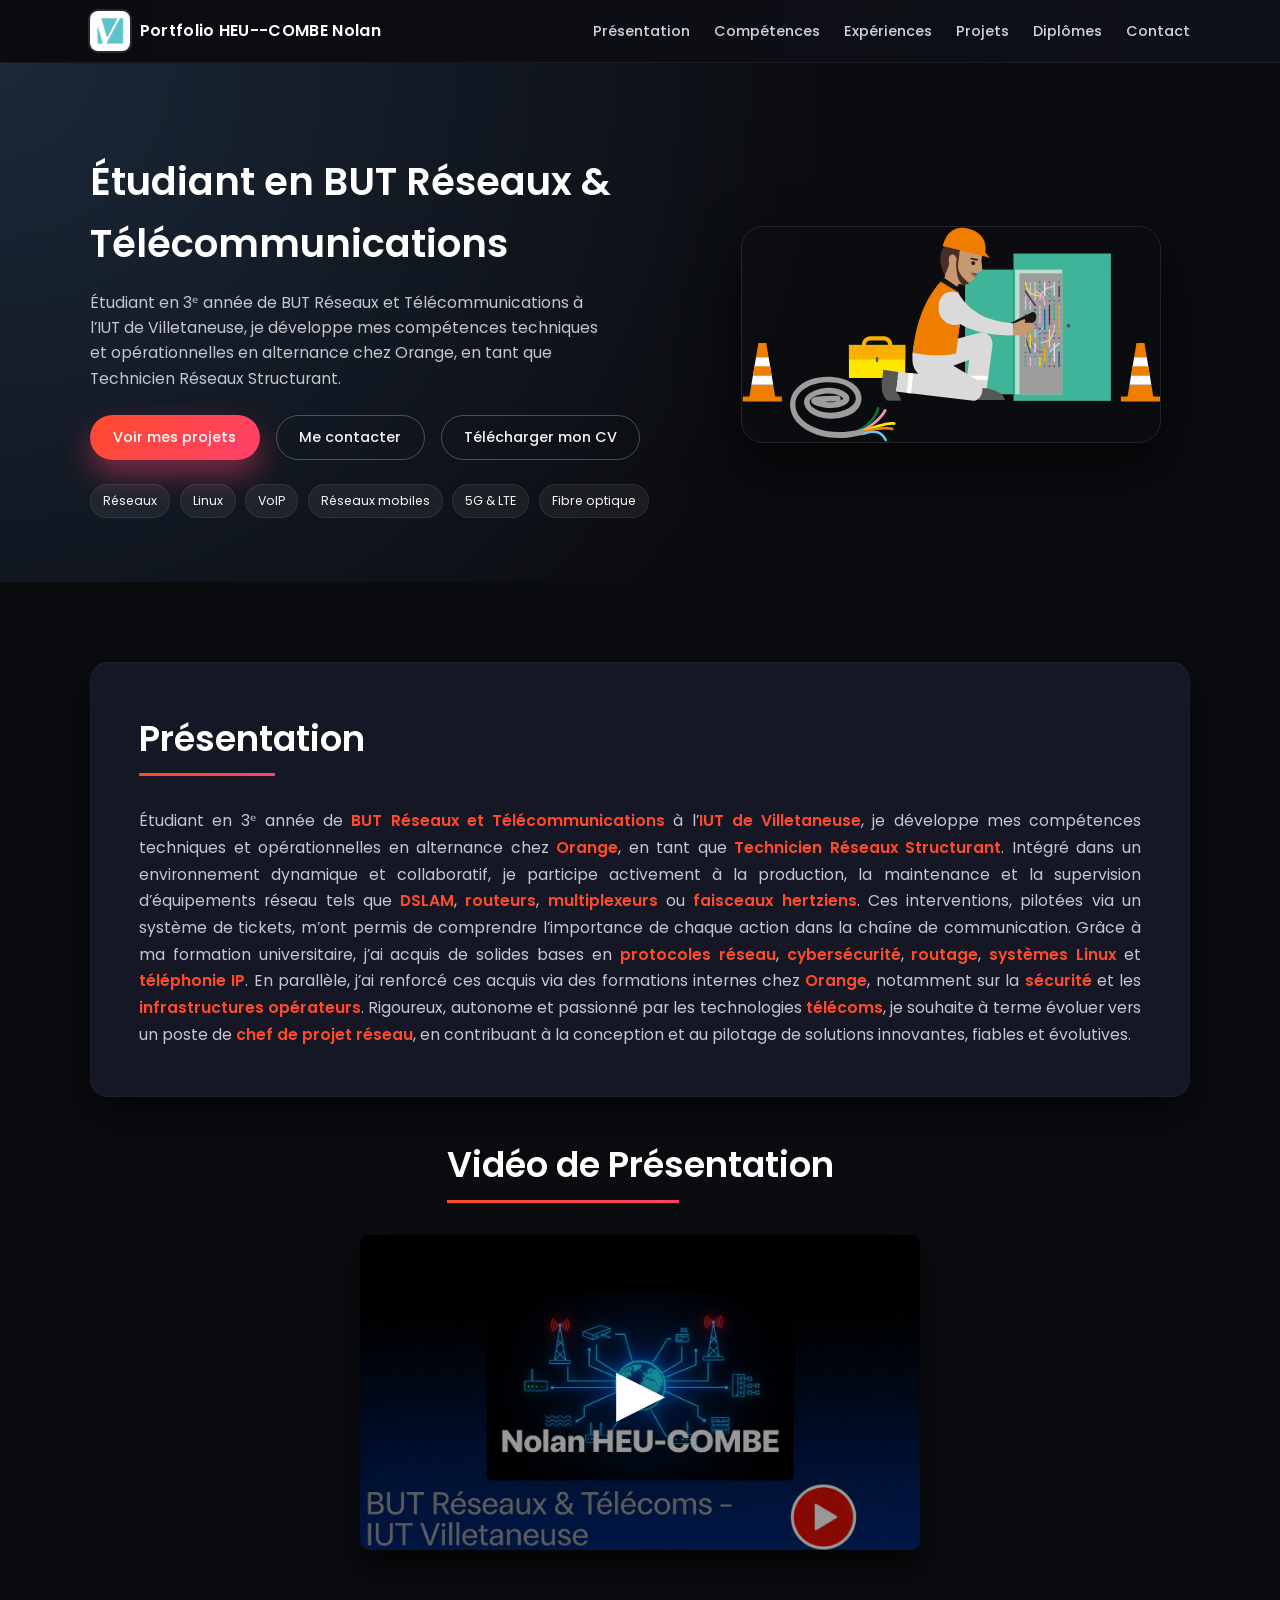
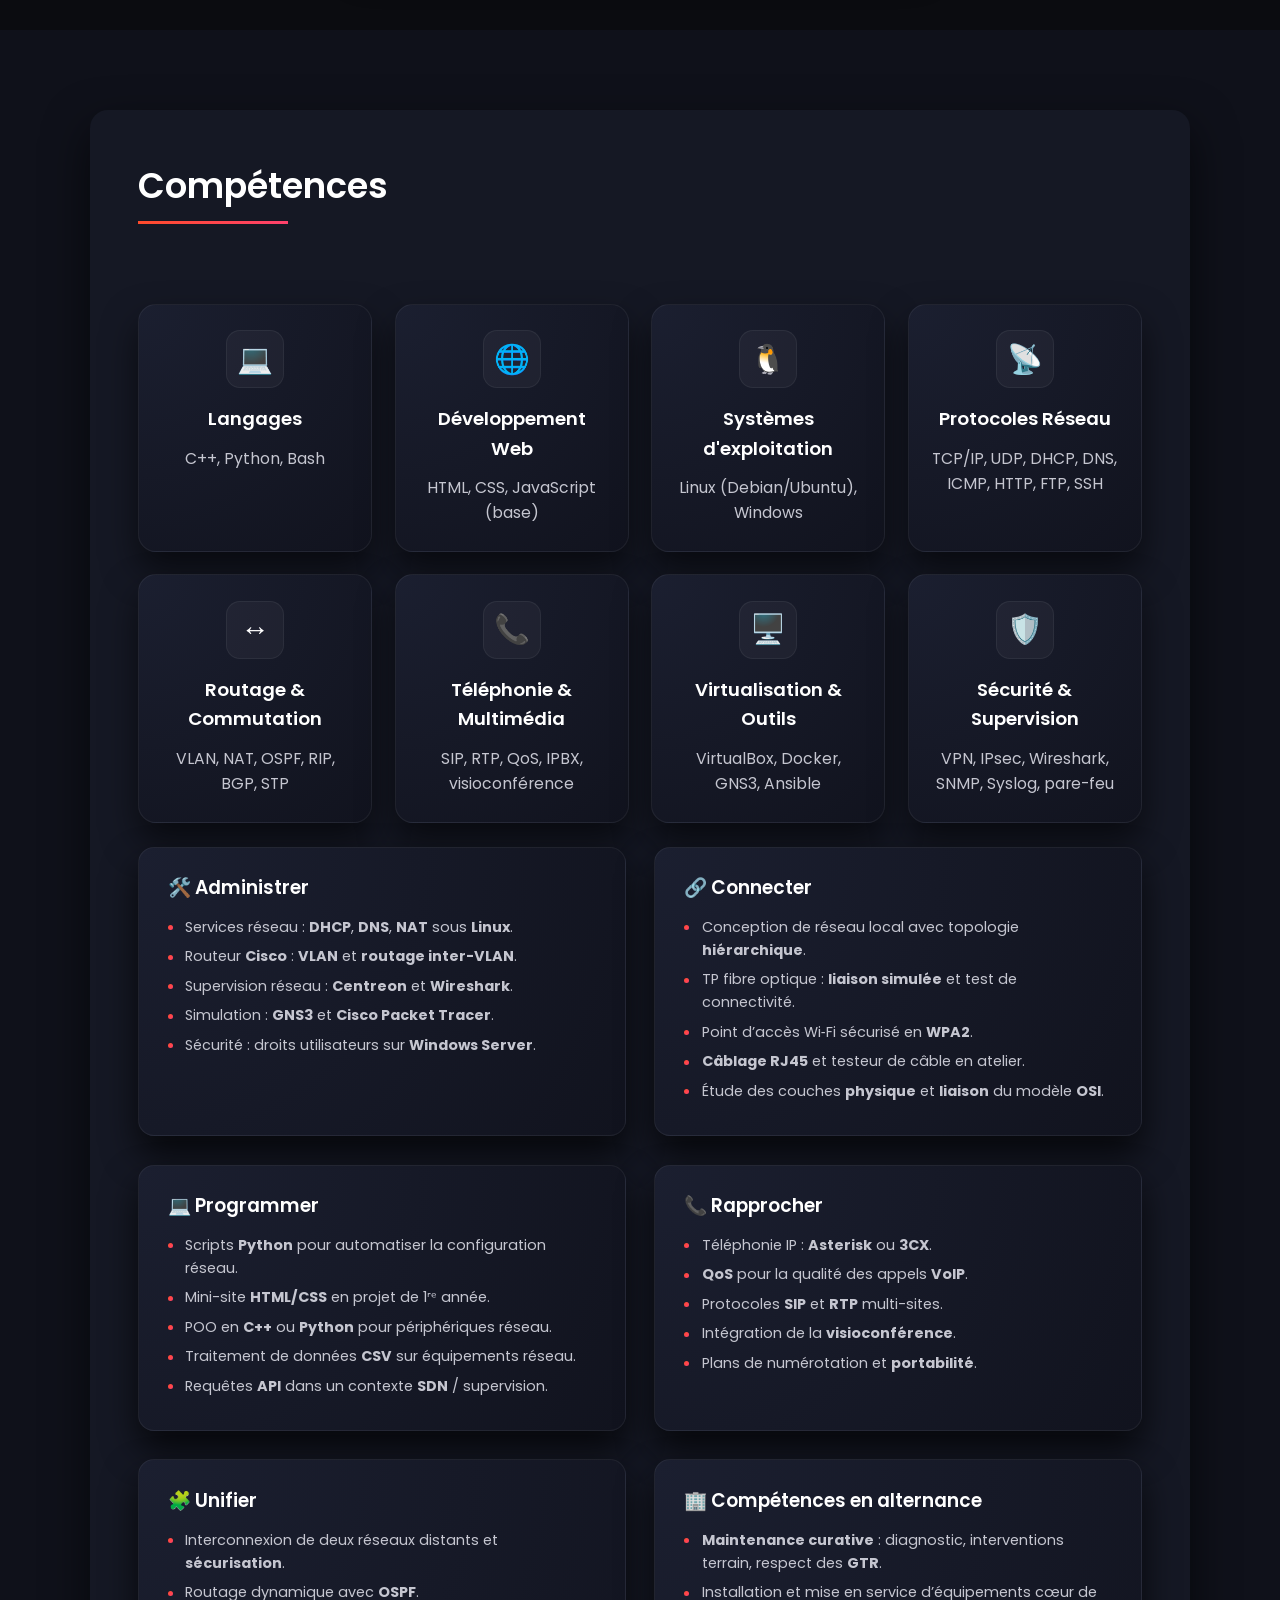
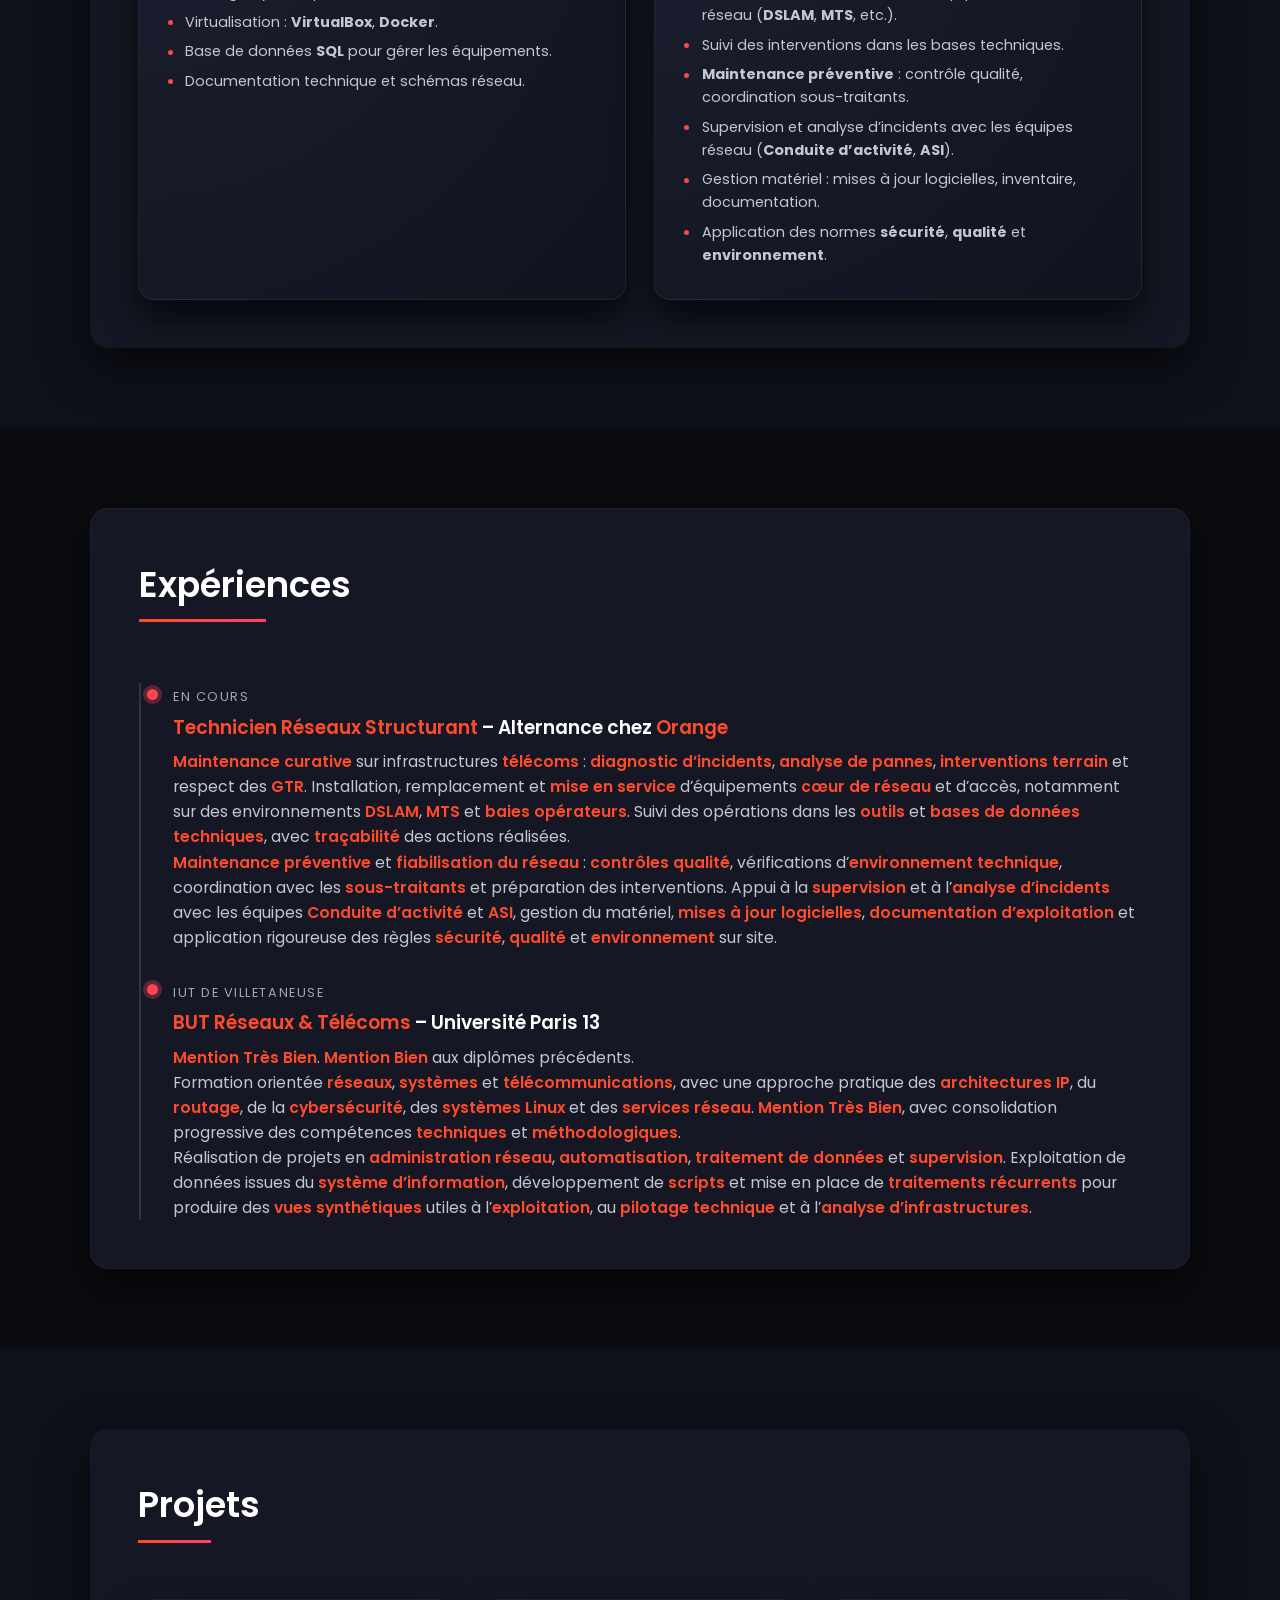
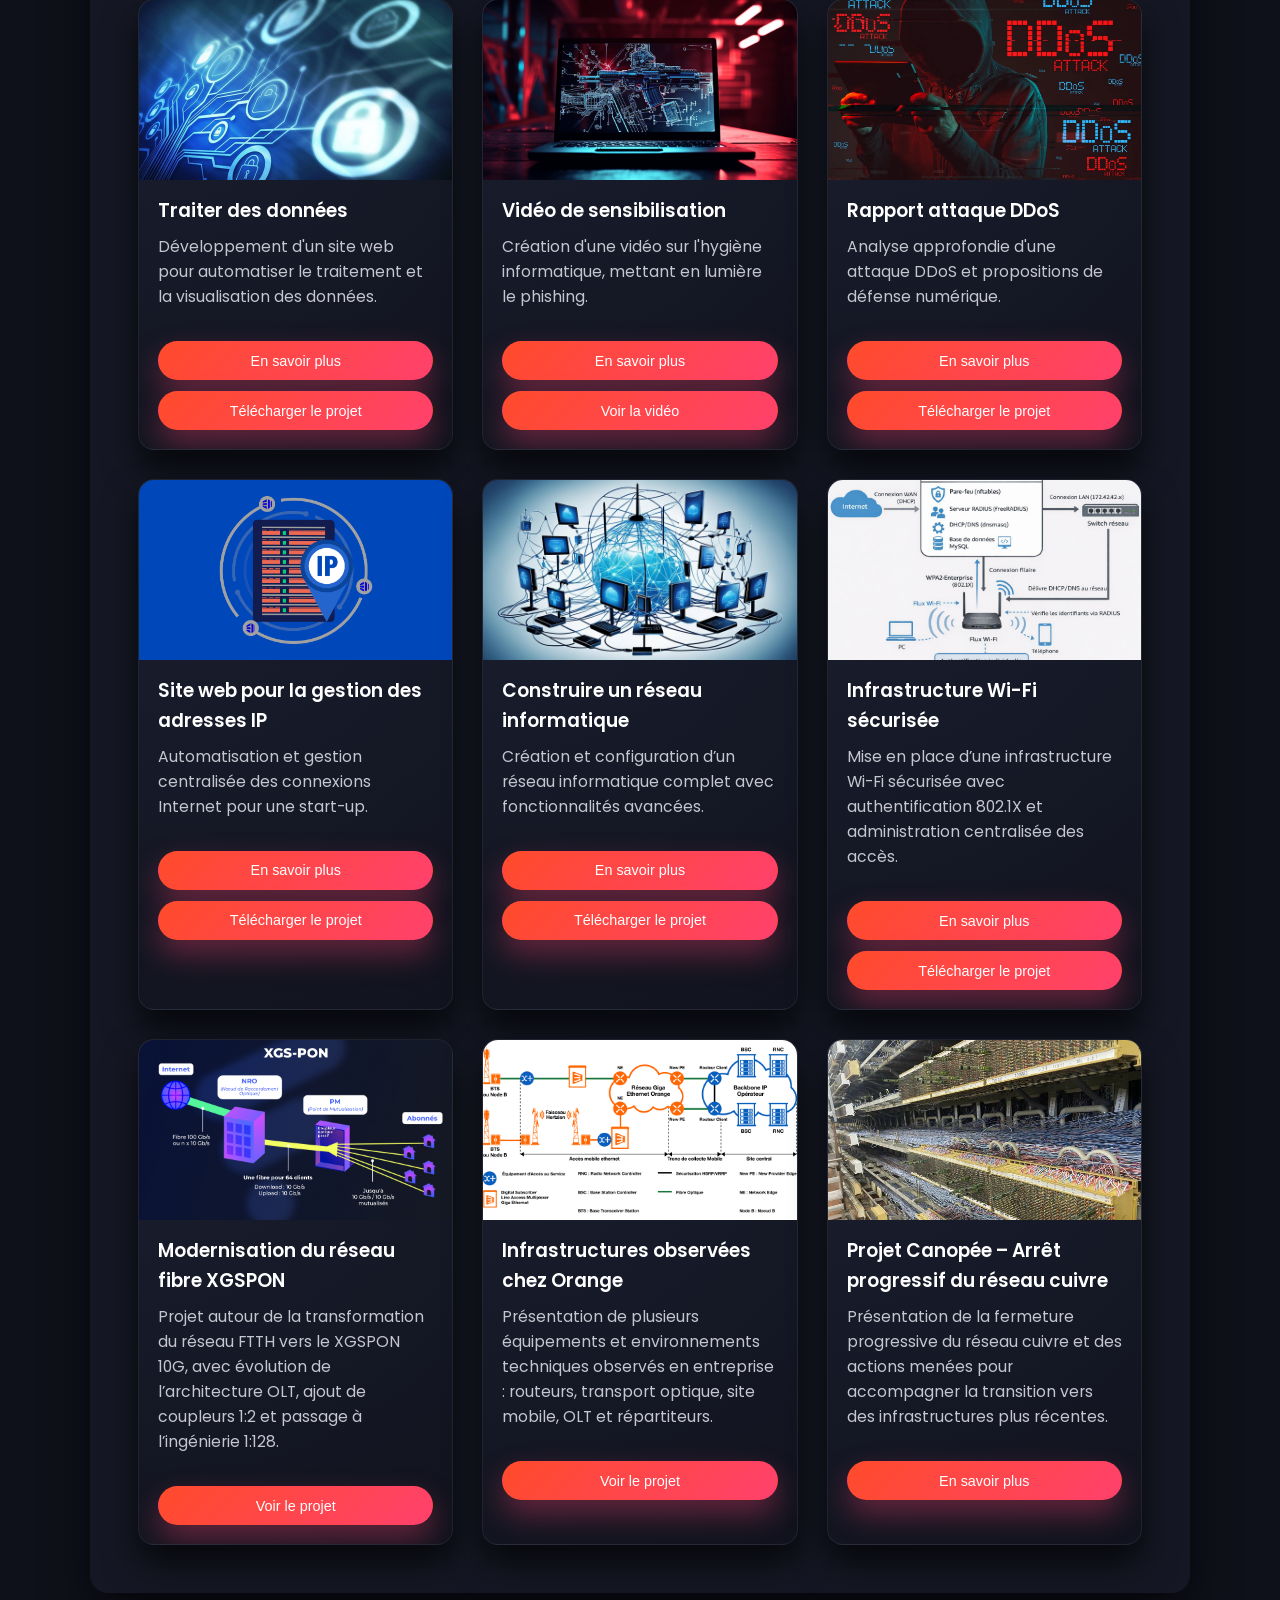
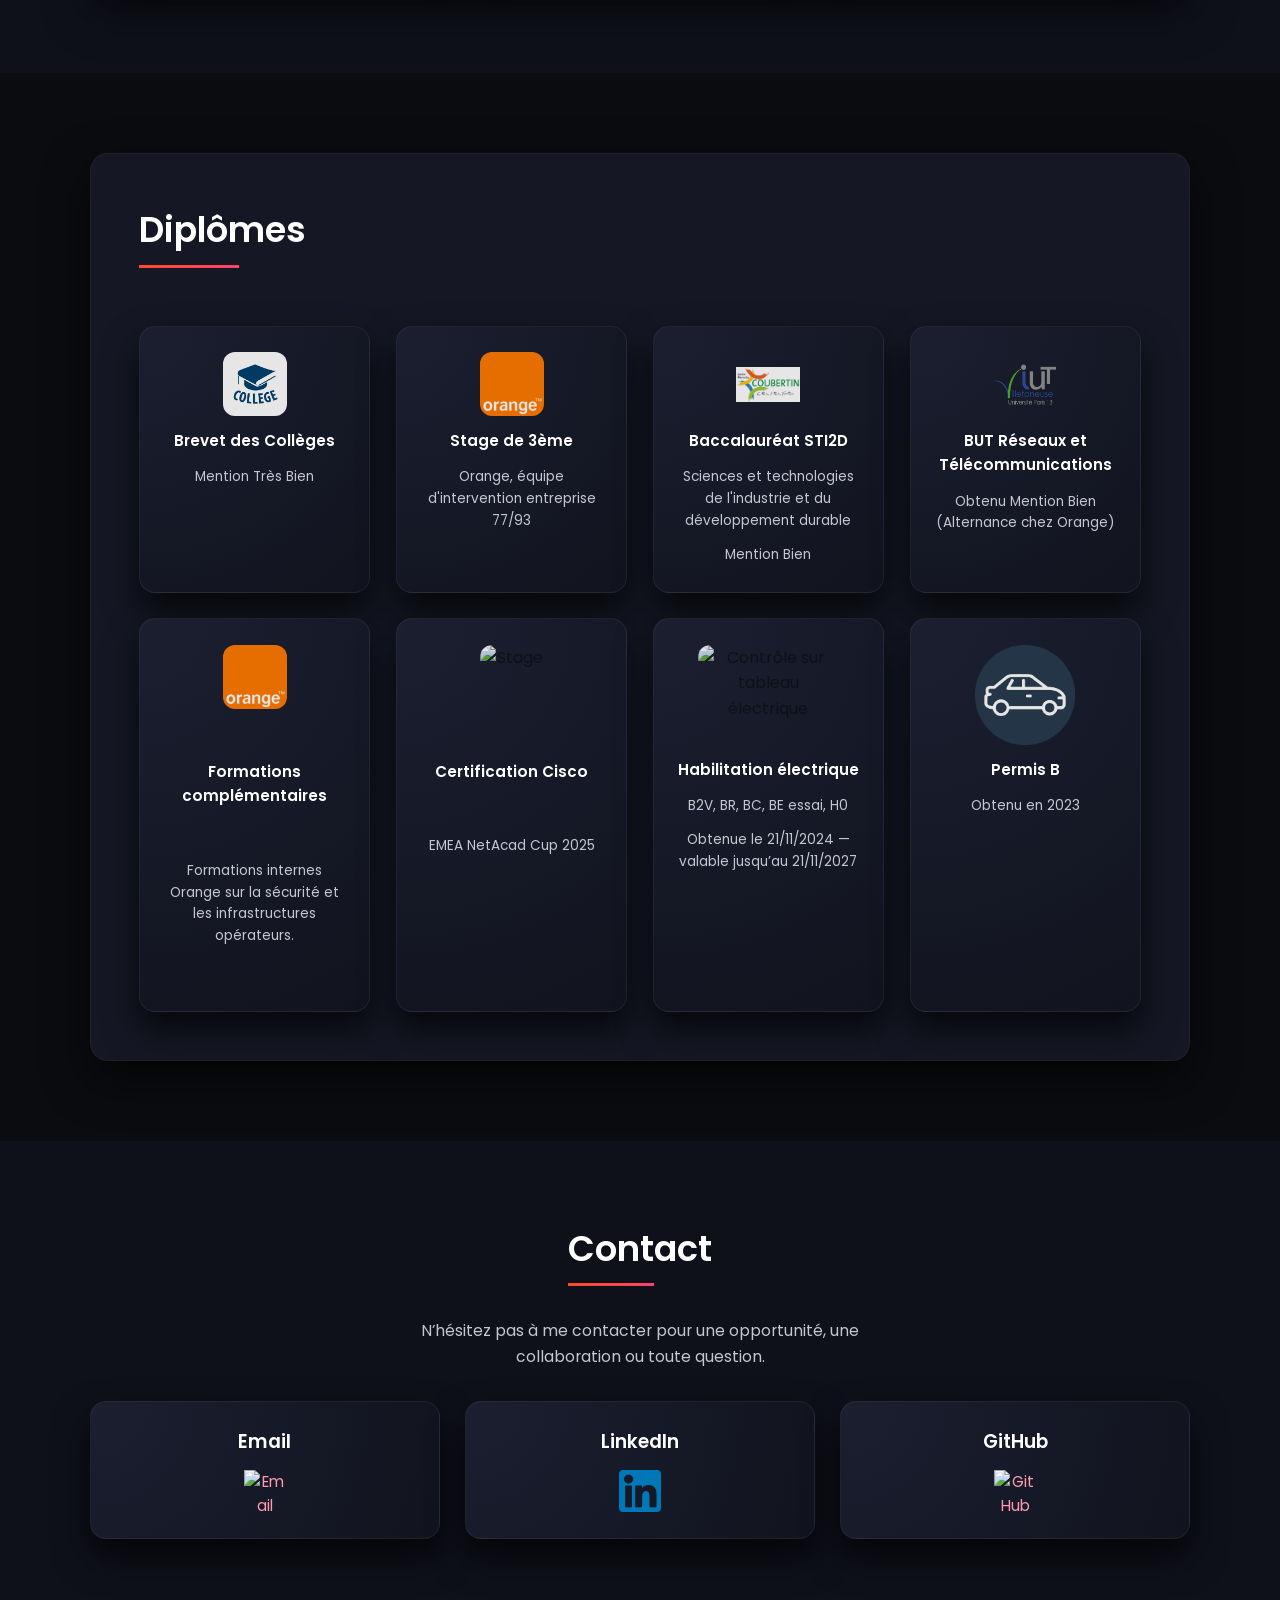
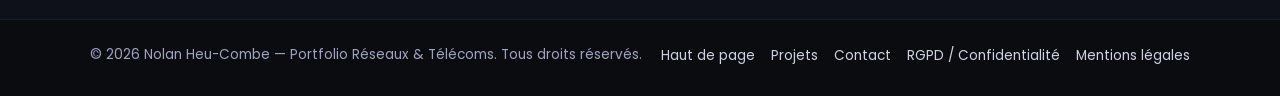
==== index.html @ 9f73d0b2 "Update index.html" ====
<!DOCTYPE html>
<html lang="fr">
<head>
    <meta charset="UTF-8">
    <title>Portfolio – Réseaux & Télécoms</title>
    <meta name="viewport" content="width=device-width, initial-scale=1.0">
    <link rel="stylesheet" href="style.css">
</head>
<body>
    <!-- HEADER -->
    <header class="site-header">
        <div class="container header-inner">
            <a href="#accueil" class="logo">
                <img src="images/logo.png" alt="Logo IUT Villetaneuse">
                <span>Portfolio HEU--COMBE Nolan</span>
            </a>
            <nav class="main-nav">
                <ul>
                    <li><a href="#presentation">Présentation</a></li>
                    <li><a href="#competences">Compétences</a></li>
                    <li><a href="#experiences">Expériences</a></li>
                    <li><a href="#projets">Projets</a></li>
                    <li><a href="#diplomes">Diplômes</a></li>
                    <li><a href="#contact">Contact</a></li>
                </ul>
            </nav>
            <button class="menu-toggle" aria-label="Menu">
                <span></span><span></span><span></span>
            </button>
        </div>
    </header>

    <!-- HERO -->
    <section id="accueil" class="hero">
        <div class="container hero-grid">
            <div class="hero-text">
                <h1>Étudiant en BUT Réseaux & Télécommunications</h1>
                <p>
                    Étudiant en 3ᵉ année de BUT Réseaux et Télécommunications à l’IUT de Villetaneuse,
                    je développe mes compétences techniques et opérationnelles en alternance chez Orange,
                    en tant que Technicien Réseaux Structurant.
                </p>
                <div class="hero-actions">
                    <a href="#projets" class="btn primary">Voir mes projets</a>
                    <a href="#contact" class="btn ghost">Me contacter</a>
                    <a href="images/CV_Heu_Combe_Nolan.pdf" target="_blank" class="btn ghost">Télécharger mon CV</a>
                </div>
                <ul class="hero-tags">
                    <li>Réseaux</li>
                    <li>Linux</li>
                    <li>VoIP</li>
                    <li>Réseaux mobiles</li>
                    <li>5G & LTE</li>
                    <li>Fibre optique</li>
                </ul>
            </div>
            <div class="hero-image">
                <img src="images/blog-adam-header.svg" alt="Réseaux informatiques">
            </div>
        </div>
    </section>

    <!-- PRESENTATION -->
    <section id="presentation" class="section">
        <div class="container container-section">
    <h2>Présentation</h2>
    <p class="presentation-text">
        Étudiant en 3ᵉ année de <strong>BUT Réseaux et Télécommunications</strong> à l’<strong>IUT de Villetaneuse</strong>, 
        je développe mes compétences techniques et opérationnelles en alternance chez <strong>Orange</strong>, 
        en tant que <strong>Technicien Réseaux Structurant</strong>. Intégré dans un environnement dynamique 
        et collaboratif, je participe activement à la production, la maintenance et la supervision 
        d’équipements réseau tels que <strong>DSLAM</strong>, <strong>routeurs</strong>, <strong>multiplexeurs</strong> 
        ou <strong>faisceaux hertziens</strong>. Ces interventions, pilotées via un système de tickets, 
        m’ont permis de comprendre l’importance de chaque action dans la chaîne de communication. 
        Grâce à ma formation universitaire, j’ai acquis de solides bases en <strong>protocoles réseau</strong>, 
        <strong>cybersécurité</strong>, <strong>routage</strong>, <strong>systèmes Linux</strong> et 
        <strong>téléphonie IP</strong>. En parallèle, j’ai renforcé ces acquis via des formations internes 
        chez <strong>Orange</strong>, notamment sur la <strong>sécurité</strong> et les <strong>infrastructures opérateurs</strong>. 
        Rigoureux, autonome et passionné par les technologies <strong>télécoms</strong>, je souhaite à terme 
        évoluer vers un poste de <strong>chef de projet réseau</strong>, en contribuant à la conception et 
        au pilotage de solutions innovantes, fiables et évolutives.
    </p>
</div>

            <!-- Vidéo de présentation -->
<div class="video-presentation-container">
    <h2>Vidéo de Présentation</h2>
    <a href="https://www.youtube.com/watch?v=caPw-XKiKpk" target="_blank" class="video-link">
        <img src="images/49a7e02e-772e-4df0-90be-ed9c84404f26.png" alt="Miniature vidéo de présentation" class="video-thumbnail">
        <div class="play-overlay">
            <span class="play-icon">▶</span>
        </div>
    </a>
</div>
        </div>
    </section>

<!-- COMPETENCES -->
<section id="competences" class="section section-alt">
    <div class="container competences-container">
        <h2>Compétences</h2>
        <div class="skills-icons-section">
    <h3 class="skills-icons-title"></h3>

    <div class="skills-icons-grid">
        <div class="skill-box">
            <div class="skill-icon">💻</div>
            <h4>Langages</h4>
            <p>C++, Python, Bash</p>
        </div>

        <div class="skill-box">
            <div class="skill-icon">🌐</div>
            <h4>Développement Web</h4>
            <p>HTML, CSS, JavaScript (base)</p>
        </div>

        <div class="skill-box">
            <div class="skill-icon">🐧</div>
            <h4>Systèmes d'exploitation</h4>
            <p>Linux (Debian/Ubuntu), Windows</p>
        </div>

        <div class="skill-box">
            <div class="skill-icon">📡</div>
            <h4>Protocoles Réseau</h4>
            <p>TCP/IP, UDP, DHCP, DNS, ICMP, HTTP, FTP, SSH</p>
        </div>

        <div class="skill-box">
            <div class="skill-icon">↔️</div>
            <h4>Routage & Commutation</h4>
            <p>VLAN, NAT, OSPF, RIP, BGP, STP</p>
        </div>

        <div class="skill-box">
            <div class="skill-icon">📞</div>
            <h4>Téléphonie & Multimédia</h4>
            <p>SIP, RTP, QoS, IPBX, visioconférence</p>
        </div>

        <div class="skill-box">
            <div class="skill-icon">🖥️</div>
            <h4>Virtualisation & Outils</h4>
            <p>VirtualBox, Docker, GNS3, Ansible</p>
        </div>

        <div class="skill-box">
            <div class="skill-icon">🛡️</div>
            <h4>Sécurité & Supervision</h4>
            <p>VPN, IPsec, Wireshark, SNMP, Syslog, pare-feu</p>
        </div>
    </div>
</div>
        <div class="competences-grid">
            <div class="card">
                <h3>🛠️ Administrer</h3>
                <ul>
                    <li>Services réseau : <strong>DHCP</strong>, <strong>DNS</strong>, <strong>NAT</strong> sous <strong>Linux</strong>.</li>
                    <li>Routeur <strong>Cisco</strong> : <strong>VLAN</strong> et <strong>routage inter-VLAN</strong>.</li>
                    <li>Supervision réseau : <strong>Centreon</strong> et <strong>Wireshark</strong>.</li>
                    <li>Simulation : <strong>GNS3</strong> et <strong>Cisco Packet Tracer</strong>.</li>
                    <li>Sécurité : droits utilisateurs sur <strong>Windows Server</strong>.</li>
                </ul>
            </div>

            <div class="card">
                <h3>🔗 Connecter</h3>
                <ul>
                    <li>Conception de réseau local avec topologie <strong>hiérarchique</strong>.</li>
                    <li>TP fibre optique : <strong>liaison simulée</strong> et test de connectivité.</li>
                    <li>Point d’accès Wi‑Fi sécurisé en <strong>WPA2</strong>.</li>
                    <li><strong>Câblage RJ45</strong> et testeur de câble en atelier.</li>
                    <li>Étude des couches <strong>physique</strong> et <strong>liaison</strong> du modèle <strong>OSI</strong>.</li>
                </ul>
            </div>

            <div class="card">
                <h3>💻 Programmer</h3>
                <ul>
                    <li>Scripts <strong>Python</strong> pour automatiser la configuration réseau.</li>
                    <li>Mini-site <strong>HTML/CSS</strong> en projet de 1ʳᵉ année.</li>
                    <li>POO en <strong>C++</strong> ou <strong>Python</strong> pour périphériques réseau.</li>
                    <li>Traitement de données <strong>CSV</strong> sur équipements réseau.</li>
                    <li>Requêtes <strong>API</strong> dans un contexte <strong>SDN</strong> / supervision.</li>
                </ul>
            </div>

            <div class="card">
                <h3>📞 Rapprocher</h3>
                <ul>
                    <li>Téléphonie IP : <strong>Asterisk</strong> ou <strong>3CX</strong>.</li>
                    <li><strong>QoS</strong> pour la qualité des appels <strong>VoIP</strong>.</li>
                    <li>Protocoles <strong>SIP</strong> et <strong>RTP</strong> multi-sites.</li>
                    <li>Intégration de la <strong>visioconférence</strong>.</li>
                    <li>Plans de numérotation et <strong>portabilité</strong>.</li>
                </ul>
            </div>

            <div class="card">
                <h3>🧩 Unifier</h3>
                <ul>
                    <li>Interconnexion de deux réseaux distants et <strong>sécurisation</strong>.</li>
                    <li>Routage dynamique avec <strong>OSPF</strong>.</li>
                    <li>Virtualisation : <strong>VirtualBox</strong>, <strong>Docker</strong>.</li>
                    <li>Base de données <strong>SQL</strong> pour gérer les équipements.</li>
                    <li>Documentation technique et schémas réseau.</li>
                </ul>
            </div>

            <div class="card">
                <h3>🏢 Compétences en alternance</h3>
                <ul>
                    <li><strong>Maintenance curative</strong> : diagnostic, interventions terrain, respect des <strong>GTR</strong>.</li>
                    <li>Installation et mise en service d’équipements cœur de réseau (<strong>DSLAM</strong>, <strong>MTS</strong>, etc.).</li>
                    <li>Suivi des interventions dans les bases techniques.</li>
                    <li><strong>Maintenance préventive</strong> : contrôle qualité, coordination sous-traitants.</li>
                    <li>Supervision et analyse d’incidents avec les équipes réseau (<strong>Conduite d’activité</strong>, <strong>ASI</strong>).</li>
                    <li>Gestion matériel : mises à jour logicielles, inventaire, documentation.</li>
                    <li>Application des normes <strong>sécurité</strong>, <strong>qualité</strong> et <strong>environnement</strong>.</li>
                </ul>
            </div>
        </div>
    </div>
</section>

<!-- EXPERIENCES -->
<section id="experiences" class="section">
    <div class="container container-section">
        <h2>Expériences</h2>
        <div class="timeline">
            <div class="timeline-item">
                <span class="timeline-date">En cours</span>
                <h3><strong>Technicien Réseaux Structurant</strong> – Alternance chez <strong>Orange</strong></h3>
                <p>
                    <strong>Maintenance curative</strong> sur infrastructures <strong>télécoms</strong> :
                    <strong>diagnostic d’incidents</strong>, <strong>analyse de pannes</strong>,
                    <strong>interventions terrain</strong> et respect des <strong>GTR</strong>.
                    Installation, remplacement et <strong>mise en service</strong>
                    d’équipements <strong>cœur de réseau</strong> et d’accès, notamment sur des environnements
                    <strong>DSLAM</strong>, <strong>MTS</strong> et <strong>baies opérateurs</strong>.
                    Suivi des opérations dans les <strong>outils</strong> et <strong>bases de données techniques</strong>,
                    avec <strong>traçabilité</strong> des actions réalisées.
                </p>
                <p>
                    <strong>Maintenance préventive</strong> et <strong>fiabilisation du réseau</strong> :
                    <strong>contrôles qualité</strong>, vérifications d’<strong>environnement technique</strong>,
                    coordination avec les <strong>sous-traitants</strong> et préparation des interventions.
                    Appui à la <strong>supervision</strong> et à l’<strong>analyse d’incidents</strong> avec les équipes
                    <strong>Conduite d’activité</strong> et <strong>ASI</strong>, gestion du matériel,
                    <strong>mises à jour logicielles</strong>, <strong>documentation d’exploitation</strong>
                    et application rigoureuse des règles <strong>sécurité</strong>, <strong>qualité</strong>
                    et <strong>environnement</strong> sur site.
                </p>
            </div>

            <div class="timeline-item">
                <span class="timeline-date">IUT de Villetaneuse</span>
                <h3><strong>BUT Réseaux & Télécoms</strong> – Université Paris 13</h3>
                <p><strong>Mention Très Bien</strong>. <strong>Mention Bien</strong> aux diplômes précédents.</p>
                <p>
                    Formation orientée <strong>réseaux</strong>, <strong>systèmes</strong> et <strong>télécommunications</strong>,
                    avec une approche pratique des <strong>architectures IP</strong>, du <strong>routage</strong>,
                    de la <strong>cybersécurité</strong>, des <strong>systèmes Linux</strong> et des
                    <strong>services réseau</strong>. <strong>Mention Très Bien</strong>, avec consolidation
                    progressive des compétences <strong>techniques</strong> et <strong>méthodologiques</strong>.
                </p>
                <p>
                    Réalisation de projets en <strong>administration réseau</strong>, <strong>automatisation</strong>,
                    <strong>traitement de données</strong> et <strong>supervision</strong>. Exploitation de données
                    issues du <strong>système d’information</strong>, développement de <strong>scripts</strong>
                    et mise en place de <strong>traitements récurrents</strong> pour produire des
                    <strong>vues synthétiques</strong> utiles à l’<strong>exploitation</strong>,
                    au <strong>pilotage technique</strong> et à l’<strong>analyse d’infrastructures</strong>.
                </p>
            </div>
        </div>
    </div>
</section>



<!-- PROJETS -->
<section id="projets" class="section section-alt">
    <div class="container projects-container">
        <h2>Projets</h2>

        <div class="projects-grid">
            <div class="project-item">
                <img src="./assets/data.jpg" alt="Traitement de données">
                <h3>Traiter des données</h3>
                <p>Développement d'un site web pour automatiser le traitement et la visualisation des données.</p>
                <button class="project-link" onclick="showModal('modal1')">En savoir plus</button>
                <button class="project-link" onclick="window.location.href='https://www.dropbox.com/scl/fo/a24qtu4ybq487884l4oyg/ADuYNrevQtrDPZNdb5TMtq0?rlkey=3c87pi8rlypnjbjqw8sgjrelw&st=tdnp5ou2&dl=0'">Télécharger le projet</button>
            </div>

            <div class="project-item">
                <img src="./assets/video.png" alt="Vidéo éducative">
                <h3>Vidéo de sensibilisation</h3>
                <p>Création d'une vidéo sur l'hygiène informatique, mettant en lumière le phishing.</p>
                <button class="project-link" onclick="showModal('modal2')">En savoir plus</button>
                <button class="project-link" onclick="window.open('https://youtu.be/PswKOKyfJ-4', '_blank')">Voir la vidéo</button>
            </div>

            <div class="project-item">
                <img src="./assets/raw.webp" alt="Rapport DDoS">
                <h3>Rapport attaque DDoS</h3>
                <p>Analyse approfondie d'une attaque DDoS et propositions de défense numérique.</p>
                <button class="project-link" onclick="showModal('modal3')">En savoir plus</button>
                <button class="project-link" onclick="window.location.href='https://www.dropbox.com/scl/fo/642e8jw5knrdidlkpjwg2/AFTxo_yE_wPwVyPC53Lnpzs?rlkey=pxlf2isr1hf02rqat2r1n8xy3&st=hn1g4xb8&dl=0'">Télécharger le projet</button>
            </div>

            <div class="project-item">
                <img src="./assets/An-Explanation-of-the-Different-IP-Address-Classes-SOCIAL.png" alt="Site web pour la gestion des adresses IP">
                <h3>Site web pour la gestion des adresses IP</h3>
                <p>Automatisation et gestion centralisée des connexions Internet pour une start-up.</p>
                <button class="project-link" onclick="showModal('modal4')">En savoir plus</button>
                <button class="project-link" onclick="window.location.href='https://www.dropbox.com/scl/fo/6rxi0qqgj0rt0qfyonbui/ADvsHTKfpnbjG1w69oSBslE?rlkey=a21qa12mifsvcqt6sbh4czq3t&st=jm7hk0dj&dl=0'">Télécharger le projet</button>
            </div>

            <div class="project-item">
                <img src="./assets/réseaux.jpeg" alt="Construire un réseau informatique">
                <h3>Construire un réseau informatique</h3>
                <p>Création et configuration d’un réseau informatique complet avec fonctionnalités avancées.</p>
                <button class="project-link" onclick="showModal('modal5')">En savoir plus</button>
                <button class="project-link" onclick="window.location.href='https://www.dropbox.com/scl/fo/dlwg0ru35efon6cpj6n9u/ACyClk-FEM8Ro5F4_bcReTU?rlkey=hjpwfva9a2koz8kocq80ddpws&st=ae5e5sjt&dl=0'">Télécharger le projet</button>
            </div>
            
<div class="project-item">
    <img src="images/sae501.png" alt="Projet SAE 501 - Infrastructure Wi-Fi sécurisée" loading="lazy">
    <h3>Infrastructure Wi-Fi sécurisée</h3>
    <p>
        Mise en place d’une infrastructure Wi-Fi sécurisée avec authentification 802.1X
        et administration centralisée des accès.
    </p>

    <button class="project-link" onclick="showModal('modal-sae501')">En savoir plus</button>
    <button class="project-link" onclick="window.location.href='https://www.dropbox.com/scl/fo/06rz49hlte43xxu258afw/ADXUEkBGET3hX__xJtEnKBY?rlkey=51vrt9dgf2ivb18zn1p92pt48&st=tjs9asfe&dl=0'">Télécharger le projet</button>
</div>
            
            
            
            
            <div class="project-item">
    <img src="images/xgs-pon.jpg" alt="Projet XGSPON">
    <h3>Modernisation du réseau fibre XGSPON</h3>
    <p>
        Projet autour de la transformation du réseau FTTH vers le XGSPON 10G, avec évolution
        de l’architecture OLT, ajout de coupleurs 1:2 et passage à l’ingénierie 1:128.
    </p>
    <button class="project-link" onclick="showModal('modal-xgspon')">Voir le projet</button>
</div>

<div class="project-item">
    <img src="images/schema-core-ethernet-mobile-2.gif" alt="Infrastructures réseau Orange">
    <h3>Infrastructures observées chez Orange</h3>
    <p>
        Présentation de plusieurs équipements et environnements techniques observés en entreprise :
        routeurs, transport optique, site mobile, OLT et répartiteurs.
    </p>
    <button class="project-link" onclick="showModal('modal-orange-infra')">Voir le projet</button>
</div>

<div class="project-item">
    <img src="images/MjAyNTA2NDNlNzNjOWNlOTdjODY3MTAwOWE3OWQxNDk1NGQ4OWM.jpg" alt="Projet Canopée chez Orange">
    <h3>Projet Canopée – Arrêt progressif du réseau cuivre</h3>
    <p>
        Présentation de la fermeture progressive du réseau cuivre et des actions menées
        pour accompagner la transition vers des infrastructures plus récentes.
    </p>
    <button class="project-link" onclick="showModal('modal-canopee')">En savoir plus</button>
</div>



        </div>
    </div>
</section>



<div id="modal1" class="modal">
    <div class="modal-content">
        <span class="close" onclick="closeModal('modal1')">&times;</span>
        <h2>Traiter des données</h2>
        <p>Analyse et Visualisation Interactive des Données de Bornes de Recharge Électrique<br> 

            🔋 Objectif : Développement d’un script Python pour analyser et visualiser les données relatives aux bornes de recharge électrique dans la région des Hauts-de-France. Ce projet a pour but de faciliter la compréhension de l’infrastructure de recharge en offrant une représentation claire et interactive des informations par localité et divers critères techniques.<br> 
            
            🛠 Fonctionnalités principales :<br> 
            Chargement et Organisation des Données : Importation des données extraites d’un fichier CSV, puis organisation des informations par commune pour une meilleure hiérarchisation.
            <br> Analyse Interactive : Création de diagrammes interactifs permettant de visualiser la répartition des bornes selon plusieurs critères : opérateur, type de prise, puissance délivrée et conditions d'accès.
            <br> Page Web Dynamique : Génération d’une page HTML interactive qui présente non seulement les données par localité, mais aussi des graphiques visuels pour une analyse approfondie.
            <br> Exploration Facilitée : Grâce à cette page web, les utilisateurs peuvent facilement explorer les données et obtenir des informations détaillées sur les bornes de recharge dans chaque commune.
            <br> 
            🌍 Bénéfices :<br> 
            Vision Claire et Structurée : La présentation par commune et les graphiques dynamiques permettent une analyse détaillée et rapide de l’infrastructure de recharge.
            <br> Accessibilité : La page HTML générée est facilement accessible et consultable, offrant une expérience utilisateur fluide pour toute personne souhaitant explorer les données.
            <br> Optimisation des Prises de Décision : Ce projet facilite la prise de décision en fournissant des informations précieuses pour le déploiement et l’optimisation des bornes de recharge.
            Ce projet représente un pas important vers une meilleure gestion et planification des infrastructures de recharge électrique, un enjeu crucial pour la transition énergétique.
            <br><br>Compétences : HTML · Feuilles de style en cascade (CSS) · CSV · Python (langage de programmation)</p>
    </div>
</div>

<div id="modal2" class="modal">
    <div class="modal-content">
        <span class="close" onclick="closeModal('modal2')">&times;</span>
        <h2>Vidéo de sensibilisation</h2>
        <p>Cette vidéo éducative a pour objectif de sensibiliser le public aux dangers du phishing, une forme d'escroquerie numérique en constante évolution. Elle explique de manière claire et détaillée les mécanismes derrière ces attaques, leurs méthodes de propagation, ainsi que les impacts qu'elles peuvent avoir sur les utilisateurs et les entreprises.
            <br><br>
            En plus de décrire les risques associés au phishing, la vidéo propose des stratégies pratiques pour identifier les tentatives de fraude avant qu'elles n'atteignent leur cible. Grâce à des exemples concrets et des conseils précieux, elle permet aux spectateurs d’acquérir les compétences nécessaires pour se protéger efficacement contre cette menace omniprésente.
            <br><br>
            Rejoignez-nous dans cette initiative de prévention et apprenez à défendre vos données personnelles et professionnelles face aux cybercriminels.</p>
    </div>
</div>

<div id="modal3" class="modal">
    <div class="modal-content">
        <span class="close" onclick="closeModal('modal3')">&times;</span>
        <h2>Rapport attaque DDoS</h2>
        <p>

            🔍 Objectif : Ce projet porte sur l’analyse d’une récente attaque DDoS (Distributed Denial of Service) visant des institutions gouvernementales françaises. L’objectif est de comprendre les mécanismes de l’attaque, d’évaluer ses répercussions sur la sécurité nationale, et de proposer des stratégies de renforcement de la défense numérique pour prévenir de telles menaces à l'avenir.
            <br>
            <br>🛡 Points Clés du Rapport :
            <br>Analyse de l'Attaque DDoS :
        
            <br>• Étude détaillée des techniques et des vecteurs utilisés dans l’attaque.<br>
            • Identification des cibles principales et du modus operandi des attaquants.
        
            <br>Impact sur la Cybersécurité en France :
        
            <br>• Évaluation des conséquences immédiates et à long terme sur la sécurité nationale.
            <br>• Répercussions sur les services publics, la gestion des infrastructures critiques et la confiance du public dans les systèmes numériques.
        
            <br>Recommandations pour Renforcer la Défense Numérique :
        
            <br>• Propositions concrètes pour améliorer les mesures de prévention, de détection et de réponse aux attaques DDoS.
            <br>• Mise en avant de technologies de filtrage avancées, de stratégies de redondance des services et de formation des équipes de réponse aux incidents.🔍 <br>Objectif : Ce projet porte sur l’analyse d’une récente attaque DDoS (Distributed Denial of Service) visant des institutions gouvernementales françaises. L’objectif est de comprendre les mécanismes de l’attaque, d’évaluer ses répercussions sur la sécurité nationale, et de proposer des stratégies de renforcement de la défense numérique pour prévenir de telles menaces à l'avenir. <br>🛡 Points Clés du Rapport : Analyse de l'Attaque DDoS : • Étude détaillée des techniques et des vecteurs utilisés dans l’attaque. <br>• Identification des cibles principales et du modus operandi des attaquants. Impact sur la Cybersécurité en France : <br>• Évaluation des conséquences immédiates et à long terme sur la sécurité nationale. <br>• Répercussions sur les services publics, la gestion des infrastructures critiques et la confiance du public dans les systèmes numériques. Recommandations pour Renforcer la Défense Numérique : <br>• Propositions concrètes pour améliorer les mesures de prévention, de détection et de réponse aux attaques DDoS. <br>• Mise en avant de technologies de filtrage avancées, de stratégies de redondance des services et de formation des équipes de réponse aux incidents.
        
            <br><br>Compétences : Rédaction de rapport · Déni de service distribué (DDoS) · Cybersécurité</p>
    </div>
</div>

<div id="modal4" class="modal">
    <div class="modal-content">
        <span class="close" onclick="closeModal('modal4')">&times;</span>
        <h2>Site weeb pour la gestion des adresses IP</h2>
        <p>    🔧 Objectif : Développement d’une solution informatique complète pour une start-up spécialisée dans les connexions Internet. Cette solution permet de gérer de manière centralisée les adresses IP et d'automatiser l'attribution des adresses IP aux nouveaux clients, tout en centralisant les informations des clients dans une base de données SQL.
            <br>
            🚀 Fonctionnalités clés :<br>
            Gestion des Adresses IP : Gestion des adresses IP du bloc 164.166.1.0/24, avec attribution automatique des adresses IP aux clients.<br>
            Automatisation des Processus : Attribution automatique des IP, ajout des clients dans la base de données, gestion de la suppression des clients, et visualisation de leurs informations.<br>
            Base de Données SQL : Utilisation d'une base de données SQL centralisée pour stocker et gérer toutes les informations liées aux clients, permettant une gestion simplifiée et efficace.<br>
            Interface Utilisateur Intuitive : Développement d’une interface facile à utiliser, permettant aux opérateurs, même non-techniques, de gérer les adresses IP et les informations des clients de manière fluide.<br>
            🔑 Bénéfices :<br>
            Gestion Centralisée : Accès à toutes les informations des clients et des adresses IP depuis une plateforme unique.<br>
            Automatisation : Réduction des erreurs humaines et gain de temps grâce à l’automatisation des tâches répétitives.<br>
            Simplicité d’utilisation : Interface conviviale, permettant à toute équipe de gérer efficacement les clients et les ressources IP.<br>
            Cette solution innovante permet à la start-up de répondre rapidement aux besoins de ses clients tout en optimisant la gestion de ses ressources techniques.Automatisation et Gestion Centralisée des Connexions Internet pour Start-Up : Attribution d'Adresses IP et Gestion Clients via Base de Données SQL <br>🔧 Objectif : Développement d’une solution informatique complète pour une start-up spécialisée dans les connexions Internet. Cette solution permet de gérer de manière centralisée les adresses IP et d'automatiser l'attribution des adresses IP aux nouveaux clients, tout en centralisant les informations des clients dans une base de données SQL. <br>🚀 Fonctionnalités clés : Gestion des Adresses IP : Gestion des adresses IP du bloc 164.166.1.0/24, avec attribution automatique des adresses IP aux clients. <br>Automatisation des Processus : Attribution automatique des IP, ajout des clients dans la base de données, gestion de la suppression des clients, et visualisation de leurs informations. <br>Base de Données SQL : Utilisation d'une base de données SQL centralisée pour stocker et gérer toutes les informations liées aux clients, permettant une gestion simplifiée et efficace. <br>Interface Utilisateur Intuitive : Développement d’une interface facile à utiliser, permettant aux opérateurs, même non-techniques, de gérer les adresses IP et les informations des clients de manière fluide. <br>🔑 Bénéfices : <br>Gestion Centralisée : Accès à toutes les informations des clients et des adresses IP depuis une plateforme unique. <br>Automatisation : Réduction des erreurs humaines et gain de temps grâce à l’automatisation des tâches répétitives. <br>Simplicité d’utilisation : Interface conviviale, permettant à toute équipe de gérer efficacement les clients et les ressources IP. Cette solution innovante permet à la start-up de répondre rapidement aux besoins de ses clients tout en optimisant la gestion de ses ressources techniques.<br>
        
            Compétences : Système de gestion de base de données (SGBD) · SQL · Gestion d’adresses IP
          </p>
    </div>
</div>

<div id="modal5" class="modal">
    <div class="modal-content">
        <span class="close" onclick="closeModal('modal5')">&times;</span>
        <h2>Construire un réseau informatique</h2>
        <p>    🔧 Objectif : Conception et mise en œuvre d’un réseau informatique complet intégrant des technologies avancées pour la gestion du routage, l’attribution dynamique d’adresses IP, ainsi que l’accès sécurisé à Internet. Ce projet a impliqué la configuration et l’interconnexion d’équipements réseau Cisco (routeurs, switchs) ainsi que d'ordinateurs, permettant une infrastructure réseau robuste et performante.
            <br>
            🛠 Fonctionnalités Implémentées :<br>
            Routage :<br>
            Routage Statique : Configuration de routes statiques pour une gestion précise et contrôlée du trafic réseau.<br>
            Routage Dynamique : Mise en œuvre des protocoles de routage dynamique OSPF et RIPv2, permettant une adaptation automatique du réseau aux changements de topologie.<br>
            Services Réseau :<br>
        
            DHCP : Mise en place du DHCP pour une attribution automatique des adresses IP aux équipements du réseau, simplifiant la gestion des adresses et assurant une configuration rapide des appareils.<br>
            NAT/PAT : Configuration du NAT/PAT pour permettre aux équipements internes d’accéder à Internet tout en assurant la sécurité et l’anonymat des adresses internes.<br>
            ⚙️ Matériel Utilisé :<br>
            Routeurs et Switchs Cisco : Déploiement de solutions réseau professionnelles avec des équipements Cisco pour garantir la fiabilité, la performance et la scalabilité du réseau.<br>
            🚀 Bénéfices :<br>
            Optimisation du Routage : Grâce au routage statique et dynamique, le réseau s'adapte efficacement aux évolutions de la topologie et assure une communication fluide entre les différents segments.<br>
            Simplicité de Gestion : L’intégration du DHCP simplifie l’attribution d’adresses IP et améliore la gestion des équipements réseau.<br>
            Sécurisation de l’Accès Internet : Le NAT/PAT permet de contrôler l'accès à Internet tout en préservant la sécurité du réseau interne.Création et Configuration d’un Réseau Informatique Complet avec Fonctionnalités Avancées <br>🔧 Objectif : Conception et mise en œuvre d’un réseau informatique complet intégrant des technologies avancées pour la gestion du routage, l’attribution dynamique d’adresses IP, ainsi que l’accès sécurisé à Internet. Ce projet a impliqué la configuration et l’interconnexion d’équipements réseau Cisco (routeurs, switchs) ainsi que d'ordinateurs, permettant une infrastructure réseau robuste et performante. <br>🛠 Fonctionnalités Implémentées : <br>Routage :<br> Routage Statique :<br> Configuration de routes statiques pour une gestion précise et contrôlée du trafic réseau. <br>Routage Dynamique : Mise en œuvre des protocoles de routage dynamique OSPF et RIPv2, permettant une adaptation automatique du réseau aux changements de topologie. <br>Services Réseau : DHCP : Mise en place du DHCP pour une attribution automatique des adresses IP aux équipements du réseau, simplifiant la gestion des adresses et assurant une configuration rapide des appareils. <br>NAT/PAT : Configuration du NAT/PAT pour permettre aux équipements internes d’accéder à Internet tout en assurant la sécurité et l’anonymat des adresses internes. <br>⚙️ Matériel Utilisé : Routeurs et Switchs Cisco : Déploiement de solutions réseau professionnelles avec des équipements Cisco pour garantir la fiabilité, la performance et la scalabilité du réseau. <br>🚀 Bénéfices : Optimisation du Routage : Grâce au routage statique et dynamique, le réseau s'adapte efficacement aux évolutions de la topologie et assure une communication fluide entre les différents segments. <br>Simplicité de Gestion : L’intégration du DHCP simplifie l’attribution d’adresses IP et améliore la gestion des équipements réseau. <br>Sécurisation de l’Accès Internet : Le NAT/PAT permet de contrôler l'accès à Internet tout en préservant la sécurité du réseau interne.<br>
            <br>
            Compétences : Cisco IOS · NAT · PAT · OSPF · RIPv2 · Linux · DHCP
          </p>
    </div>
</div>







<div id="modal-xgspon" class="modal">
    <div class="modal-content modal-project">
        <span class="close" onclick="closeModal('modal-xgspon')">&times;</span>
        <h2>Modernisation du réseau fibre XGSPON</h2>

        <p>
            Ce projet porte sur la transformation du réseau FTTH vers une architecture XGSPON 10G.
            Il s’inscrit dans une logique de modernisation des OLT compatibles, avec remplacement
            des cartes GPON par des cartes Combo GPON / XGSPON, ajout de modules plus performants
            et évolution vers une ingénierie 1:128. 
        </p>

        <div class="project-gallery">
            <figure class="project-figure">
                <img src="images/xgspon1.jpg" alt="Baie OLT et rack coupleur XGSPON">
                <figcaption>
                    Vue d’ensemble de l’environnement OLT avec préparation de l’ajout du rack coupleur 1:2
                    au niveau de la baie.
                </figcaption>
            </figure>

            <figure class="project-figure">
                <img src="images/xgspon2.jpg" alt="Installation du rack coupleur XGSPON">
                <figcaption>
                    Installation du rack coupleur au-dessus du châssis OLT pour permettre le passage
                    à l’ingénierie XGSPON 1:128.
                </figcaption>
            </figure>

            <figure class="project-figure">
                <img src="images/xgspon3.jpg" alt="Bascule des ports sur coupleur XGSPON">
                <figcaption>
                    Bascule et recâblage des ports sur le coupleur, étape clé de la migration terrain
                    lors des opérations de transformation.
                </figcaption>
            </figure>
        </div>

        <p>
            Ce projet m’a permis de mieux comprendre l’évolution technique du FTTH vers le 10G,
            la logique de migration des infrastructures, les contraintes d’intervention sur OLT
            et l’intérêt du couplage 1:128 pour optimiser les ressources et la consommation énergétique.
        </p>
    </div>
</div>

<div id="modal-orange-infra" class="modal">
    <div class="modal-content modal-project modal-carousel-project">
        <span class="close" onclick="closeModal('modal-orange-infra')">&times;</span>

        <div class="carousel-header">
            <h2>Infrastructures observées chez Orange</h2>
            <p>
                Aperçu de plusieurs équipements et environnements techniques rencontrés en entreprise,
                utilisés dans les réseaux IP, optiques, mobiles et d’accès.
            </p>
        </div>

        <div class="project-carousel">
            <div class="carousel-slide active">
                <h3>1. Routeurs Nokia 7750 SR</h3>
                <p>
                    Les <strong>Nokia 7750 SR</strong> sont des routeurs de service utilisés dans les réseaux
                    opérateurs pour l’<strong>agrégation</strong>, le <strong>cœur IP</strong> ou l’<strong>edge</strong>.
                    Ils assurent l’acheminement des flux avec de hautes capacités, des fonctions avancées
                    de <strong>routage</strong>, de <strong>QoS</strong> et d’intégration dans des architectures
                    <strong>IP/MPLS</strong>. 
                </p>

                <div class="carousel-photos two-photos">
                    <figure>
                        <img src="images/routeur1.jpeg" alt="Routeur Nokia 7750 SR vue 1">
                        <figcaption>Vue d’un châssis Nokia 7750 SR en baie opérateur.</figcaption>
                    </figure>
                    <figure>
                        <img src="images/routeur2.jpeg" alt="Routeur Nokia 7750 SR vue 2">
                        <figcaption>Exemple d’équipement utilisé pour des fonctions de routage et d’agrégation.</figcaption>
                    </figure>
                </div>
            </div>

            <div class="carousel-slide">
                <h3>2. WDM Huawei OptiX OSN 1800</h3>
                <p>
                    Le <strong>Huawei OptiX OSN 1800</strong> est un équipement de <strong>transport optique</strong>
                    utilisé pour véhiculer plusieurs services sur une même infrastructure fibre. Il prend en charge
                    des technologies comme le <strong>WDM</strong> et l’<strong>OTN</strong>, afin d’optimiser
                    la capacité, la distance et l’utilisation de la fibre sur les réseaux de transport.
                </p>

                <div class="carousel-photos one-photo">
                    <figure>
                        <img src="images/wdm.jpg" alt="Huawei OptiX OSN 1800">
                        <figcaption>Équipement de transport optique utilisé pour le multiplexage et la transmission sur fibre.</figcaption>
                    </figure>
                </div>
            </div>

            <div class="carousel-slide">
                <h3>3. Site mobile 4G / 5G</h3>
                <p>
                    Un <strong>site mobile</strong> permet d’assurer la couverture radio pour les services
                    <strong>4G</strong> et <strong>5G</strong>. Il regroupe généralement des <strong>antennes</strong>,
                    des équipements radio, de l’énergie, du transport et des liaisons vers le réseau opérateur,
                    afin d’acheminer le trafic voix et données des utilisateurs. 
                </p>

                <div class="carousel-photos two-photos">
                    <figure>
                        <img src="images/antenne.jpg" alt="Site mobile 4G 5G vue 1">
                        <figcaption>Vue d’un environnement de site mobile utilisé pour la couverture radio.</figcaption>
                    </figure>
                    <figure>
                        <img src="images/routeurantenne.jpeg" alt="Site mobile 4G 5G vue 2">
                        <figcaption>Éléments techniques liés à la diffusion et au transport des services mobiles.</figcaption>
                    </figure>
                </div>
            </div>

            <div class="carousel-slide">
                <h3>4. OLT</h3>
                <p>
                    L’<strong>OLT</strong> (<strong>Optical Line Terminal</strong>) est l’équipement central
                    du réseau <strong>FTTH</strong>. Il relie le réseau de collecte au réseau d’accès optique
                    et pilote la communication avec les <strong>ONU/ONT</strong> côté abonnés, en répartissant
                    les flux descendants et en gérant les remontées montantes.
                </p>

                <div class="carousel-photos one-photo">
                    <figure>
                        <img src="images/olt.jpeg" alt="OLT en baie">
                        <figcaption>Équipement OLT utilisé pour la desserte des abonnés sur réseau fibre.</figcaption>
                    </figure>
                </div>
            </div>

            <div class="carousel-slide">
                <h3>5. Répartiteur fibre et cuivre</h3>
                <p>
                    Le <strong>répartiteur</strong> est une zone d’organisation, de brassage et de distribution
                    des liaisons. Côté <strong>cuivre</strong>, il permet de raccorder et distribuer les paires
                    vers les lignes utilisateurs. Côté <strong>fibre</strong>, il sert à organiser les tiroirs,
                    les connexions optiques et les départs vers les différents segments du réseau.
                </p>

                <div class="carousel-photos two-photos">
                    <figure>
                        <img src="images/repfibre.jpg" alt="Répartiteur fibre">
                        <figcaption>Exemple de zone de brassage et d’organisation sur infrastructure fibre.</figcaption>
                    </figure>
                    <figure>
                        <img src="images/repcuivre.JPG" alt="Répartiteur cuivre">
                        <figcaption>Exemple de répartition et de raccordement sur infrastructure cuivre.</figcaption>
                    </figure>
                </div>
            </div>
        </div>

        <div class="carousel-controls">
            <button class="carousel-btn" onclick="changeCarouselSlide('modal-orange-infra', -1)">Précédent</button>
            <button class="carousel-btn" onclick="changeCarouselSlide('modal-orange-infra', 1)">Suivant</button>
        </div>
    </div>
</div>

<div id="modal-canopee" class="modal">
    <div class="modal-content modal-project">
        <span class="close" onclick="closeModal('modal-canopee')">&times;</span>

        <h2>Projet Canopée – Arrêt progressif du réseau cuivre</h2>

        <p>
            Le programme <strong>Canopée</strong> organise la fermeture technique progressive du
            <strong>réseau cuivre historique</strong> entre 2023 et 2030, avec une migration
            des accès vers la <strong>fibre</strong> ou des solutions plus récentes.
        </p>

        <p>
            Dans le cadre de ce projet, j’ai participé à des opérations de <strong>migration T2/HDSL</strong>,
            à des <strong>mutations au répartiteur</strong>, à la mise à jour des routages et au suivi
            des actions techniques permettant d’accompagner la fermeture progressive des équipements cuivre.
        </p>

        <p>
            Ce projet montre l’évolution des infrastructures télécoms, depuis les architectures historiques
            basées sur le cuivre et la commutation téléphonique, jusqu’aux réseaux modernes plus
            <strong>performants</strong>, <strong>résilients</strong> et <strong>sobres énergétiquement</strong>.
        </p>

        <div class="carousel-photos two-photos">
            <figure>
                <img src="images/pxl_20250129_131832015.mp_.jpg" alt="Répartiteur cuivre" class="img-contain">
                <figcaption>
                    Répartiteur cuivre utilisé pour organiser, raccorder et distribuer les lignes
                    sur le réseau téléphonique historique.
                </figcaption>
            </figure>

            <figure>
                <img src="images/images.jpg" alt="Commutateur téléphonique" class="img-contain">
                <figcaption>
                    Illustration d’un commutateur téléphonique, symbole du fonctionnement historique
                    du réseau RTC et de la téléphonie classique.
                </figcaption>
            </figure>
        </div>
    </div>
</div>



<div id="modal-sae501" class="modal">
    <div class="modal-content modal-project">
        <span class="close" onclick="closeModal('modal-sae501')">&times;</span>
        <h2>SAÉ 501 — Concevoir, réaliser et présenter une solution technique</h2>

        <p>
            Cette SAÉ avait pour objectif de concevoir et déployer une infrastructure Wi-Fi
            d’entreprise sécurisée, capable de remplacer une authentification classique par
            mot de passe partagé par une solution d’authentification individuelle plus fiable
            et plus professionnelle.
        </p>

        <p>
            L’architecture mise en place repose sur une machine virtuelle Debian 13 servant
            de cœur de services réseau. Elle intègre un pare-feu nftables pour le filtrage,
            dnsmasq pour les fonctions DHCP et DNS, FreeRADIUS pour l’authentification
            802.1X, ainsi qu’une base MySQL pour stocker et administrer les comptes
            utilisateurs.
        </p>

        <p>
            Une interface web développée en PHP a également été conçue afin de faciliter
            l’administration de la solution. Elle permet de gérer les utilisateurs, de suivre
            les accès et d’assurer une gestion plus centralisée de l’infrastructure sans devoir
            intervenir directement en ligne de commande pour chaque opération.
        </p>

        <p>
            Ce projet a nécessité la configuration de plusieurs services complémentaires,
            leur intégration dans une même architecture et la vérification de leur bon
            fonctionnement dans un environnement de test. Des essais de connexion ont
            permis de valider l’authentification individuelle sur le réseau Wi-Fi et de vérifier
            la cohérence entre les services déployés.
        </p>

        <p>
            Cette réalisation m’a permis de renforcer mes compétences en administration
            Linux, sécurité réseau, authentification AAA, gestion de base de données,
            filtrage réseau, configuration de services et développement web orienté
            administration système.
        </p>

        <p>
            Ce projet illustre une approche complète de conception d’infrastructure :
            analyse du besoin, choix de la solution technique, déploiement des services,
            sécurisation de l’environnement, mise en place d’une interface d’administration
            et validation fonctionnelle.
        </p>
    </div>
</div>





<!-- DIPLOMES / PARCOURS -->
<section id="diplomes" class="section">
    <div class="container container-section">
        <h2>Diplômes</h2>
        <div class="grid parcours-grid">
            <div class="item">
                <img src="images/diploma.jpg" alt="Diplôme" loading="lazy">
                <h3>Brevet des Collèges</h3>
                <p>Mention Très Bien</p>
            </div>
            <div class="item">
                <img src="images/internship.png" alt="Stage" loading="lazy">
                <h3>Stage de 3ème</h3>
                <p>Orange, équipe d'intervention entreprise 77/93</p>
            </div>
            <div class="item">
                <img src="images/highschool.png" alt="Lycée" loading="lazy">
                <h3>Baccalauréat STI2D</h3>
                <p>Sciences et technologies de l'industrie et du développement durable</p>
                <p>Mention Bien</p>
            </div>
            <div class="item">
                <img src="images/university.png" alt="Université" loading="lazy">
                <h3>BUT Réseaux et Télécommunications</h3>
                <p>Obtenu Mention Bien (Alternance chez Orange)</p>
            </div>
            <div class="item">
                <img src="images/internship.png" alt="Stage" loading="lazy">
                <h3>Formations complémentaires</h3>
                <p>Formations internes Orange sur la sécurité et les infrastructures opérateurs.</p>
                </div>
             <div class="item">
                <img src="images/cisco.jpg" alt="Stage" loading="lazy">
                <h3>Certification Cisco</h3>
                <p>EMEA NetAcad Cup 2025</p>
                </div>
<div class="item habilitation">
    <img src="https://pplx-res.cloudinary.com/image/upload/pplx_search_images/6ee1a82e02aa5044f8d29938b365cc662336b9ab.jpg" alt="Contrôle sur tableau électrique" width="600" height="400" loading="lazy">
    <h3>Habilitation électrique</h3>
    <p>B2V, BR, BC, BE essai, H0</p>
    <p>Obtenue le 21/11/2024 — valable jusqu’au 21/11/2027</p>
</div>

<div class="item permis-b">
                <img src="images/permis-b-293b4f-595x595.png" alt="Permis B" loading="lazy">
                <h3>Permis B</h3>
                <p>Obtenu en 2023</p>
            </div>
            
</div>
        </div>
    </div>
</section>

    <!-- CONTACT -->
    <section id="contact" class="section section-alt contactPage">
        <div class="container">
            <h2>Contact</h2>
            <p>N’hésitez pas à me contacter pour une opportunité, une collaboration ou toute question.</p>
            <div class="contact-grid">
                <div class="contact-item">
                    <h3>Email</h3>
                    <a href="mailto:combenolan@gmail.com">
    <img src="https://cdn.simpleicons.org/gmail/EA4335" alt="Email" width="42" height="42">
</a>
                </div>
                <div class="contact-item">
                    <h3>LinkedIn</h3>
                    <a href="https://www.linkedin.com/in/heu-combe-nolan/" target="_blank" rel="noopener">
    <img src="images/linkedin.png" alt="LinkedIn" width="42" height="42">
</a>
                </div>
                <div class="contact-item">
                    <h3>GitHub</h3>
                    <a href="https://github.com/HeuCombeNolan" target="_blank" rel="noopener">
    <img src="https://cdn.simpleicons.org/github/ffffff" alt="GitHub" width="42" height="42">
</a>
                </div>
            </div>
        </div>
    </section>

    <!-- FOOTER -->
    <footer class="site-footer">
        <div class="container footer-inner">
            <p>© 2026 Nolan Heu-Combe — Portfolio Réseaux & Télécoms. Tous droits réservés.</p>
            <ul class="footer-links">
                <li><a href="#accueil">Haut de page</a></li>
                <li><a href="#projets">Projets</a></li>
                <li><a href="#contact">Contact</a></li>
                <li><a href="confidentialite.html">RGPD / Confidentialité</a></li>
                <li><a href="mentions-legales.html">Mentions légales</a></li>
            </ul>
        </div>
    </footer>


    
    <script>
        const toggle = document.querySelector('.menu-toggle');
        const nav = document.querySelector('.main-nav');
        toggle.addEventListener('click', () => {
            nav.classList.toggle('open');
            toggle.classList.toggle('open');
        });


    function showModal(id) {
    const modal = document.getElementById(id);
    if (modal) modal.style.display = 'block';
}

function closeModal(id) {
    const modal = document.getElementById(id);
    if (modal) modal.style.display = 'none';
}

window.addEventListener('click', function (event) {
    document.querySelectorAll('.modal').forEach(modal => {
        if (event.target === modal) {
            modal.style.display = 'none';
        }
    });
});


function changeCarouselSlide(modalId, direction) {
    const modal = document.getElementById(modalId);
    if (!modal) return;

    const slides = modal.querySelectorAll('.carousel-slide');
    let activeIndex = 0;

    slides.forEach((slide, index) => {
        if (slide.classList.contains('active')) {
            activeIndex = index;
        }
    });

    slides[activeIndex].classList.remove('active');

    let newIndex = activeIndex + direction;

    if (newIndex < 0) newIndex = slides.length - 1;
    if (newIndex >= slides.length) newIndex = 0;

    slides[newIndex].classList.add('active');
}

function openModal(id) {
    document.getElementById(id).style.display = "block";
}

function closeModal(id) {
    document.getElementById(id).style.display = "none";
}

window.onclick = function (event) {
    document.querySelectorAll('.modal').forEach(modal => {
        if (event.target === modal) {
            modal.style.display = "none";
        }
    });
};

    </script>
</body>
</html>
---- style.css ----
@import url("https://fonts.googleapis.com/css2?family=Poppins:wght@300;400;500;600&display=swap");

/* RESET & BASE */
*,
*::before,
*::after {
    margin: 0;
    padding: 0;
    box-sizing: border-box;
}

html {
    scroll-behavior: smooth;
}

body {
    font-family: "Poppins", sans-serif;
    color: #10121a;
    background: #0b0c10;
    line-height: 1.6;
}

/* GENERIC LAYOUT */
.container {
    width: min(1100px, 100% - 3rem);
    margin: 0 auto;
}

.section {
    padding: 5rem 0;
}

.section-alt {
    background: #0f111a;
}

.container-section {
    background: #151824;
    padding: 3rem;
    border-radius: 18px;
    box-shadow: 0 18px 45px rgba(0, 0, 0, 0.6);
    border: 1px solid rgba(255, 255, 255, 0.04);
}

/* TYPO */
h1,
h2,
h3,
h4 {
    font-weight: 600;
    color: #ffffff;
}

p {
    color: #c5c6d0;
    font-size: 0.98rem;
}

.section h2 {
    font-size: 2.2rem;
    margin-bottom: 2rem;
    position: relative;
    display: inline-block;
}

.section h2::after {
    content: "";
    display: block;
    width: 60%;
    height: 3px;
    margin-top: 0.4rem;
    background: linear-gradient(90deg, #ff4b2b, #ff416c);
}

/* HEADER */
.site-header {
    position: sticky;
    top: 0;
    z-index: 1000;
    backdrop-filter: blur(14px);
    background: linear-gradient(
        90deg,
        rgba(11, 12, 16, 0.9),
        rgba(15, 17, 26, 0.9)
    );
    border-bottom: 1px solid rgba(255, 255, 255, 0.06);
}

.header-inner {
    display: flex;
    align-items: center;
    justify-content: space-between;
    padding: 0.7rem 0;
}

.logo {
    display: flex;
    align-items: center;
    gap: 0.6rem;
    text-decoration: none;
    color: #ffffff;
    font-weight: 600;
    letter-spacing: 0.02em;
}

.logo img {
    width: 40px;
    height: 40px;
    border-radius: 8px;
    object-fit: cover;
    box-shadow: 0 0 0 2px rgba(255, 255, 255, 0.12);
}

.main-nav ul {
    list-style: none;
    display: flex;
    align-items: center;
    gap: 1.5rem;
}

.main-nav a {
    color: #d0d3e2;
    text-decoration: none;
    font-size: 0.9rem;
    font-weight: 500;
    position: relative;
    padding-bottom: 0.2rem;
    transition: color 0.25s ease;
}

.main-nav a::after {
    content: "";
    position: absolute;
    left: 0;
    bottom: -0.15rem;
    width: 0;
    height: 2px;
    background: linear-gradient(90deg, #ff4b2b, #ff416c);
    transition: width 0.25s ease;
}

.main-nav a:hover {
    color: #ffffff;
}

.main-nav a:hover::after {
    width: 100%;
}

/* Mobile menu */
.menu-toggle {
    display: none;
    flex-direction: column;
    gap: 0.25rem;
    background: none;
    border: none;
    cursor: pointer;
}

.menu-toggle span {
    width: 22px;
    height: 2px;
    background: #ffffff;
    transition: transform 0.25s ease, opacity 0.25s ease;
}

/* HERO */
.hero {
    padding: 5.5rem 0 4rem;
    background: radial-gradient(circle at top left, #1b2838, #0b0c10 60%);
}

.hero-grid {
    display: grid;
    grid-template-columns: minmax(0, 1.2fr) minmax(0, 1fr);
    gap: 3rem;
    align-items: center;
}

.hero-text h1 {
    font-size: clamp(2.1rem, 3vw, 2.6rem);
    margin-bottom: 1rem;
}

.hero-text p {
    margin-bottom: 1.5rem;
    max-width: 32rem;
}

.hero-actions {
    display: flex;
    flex-wrap: wrap;
    gap: 1rem;
    margin-bottom: 1.5rem;
}

.hero-tags {
    list-style: none;
    display: flex;
    flex-wrap: wrap;
    gap: 0.6rem;
}

.hero-tags li {
    font-size: 0.78rem;
    padding: 0.35rem 0.75rem;
    border-radius: 999px;
    background: rgba(255, 255, 255, 0.06);
    color: #f5f5f7;
    border: 1px solid rgba(255, 255, 255, 0.08);
}

.hero-image {
    position: relative;
    justify-self: center;
}

.hero-image::before {
    content: "";
    position: absolute;
    inset: -12%;
    background: radial-gradient(circle at 20% 0%, #ff4b2b33, transparent 60%);
    filter: blur(10px);
    z-index: -1;
}

.hero-image img {
    width: 100%;
    max-width: 420px;
    border-radius: 22px;
    display: block;
    object-fit: cover;
    box-shadow: 0 24px 55px rgba(0, 0, 0, 0.7);
    border: 1px solid rgba(255, 255, 255, 0.1);
}

/* BUTTONS */
.btn {
    display: inline-flex;
    align-items: center;
    justify-content: center;
    padding: 0.65rem 1.4rem;
    border-radius: 999px;
    font-size: 0.9rem;
    font-weight: 500;
    text-decoration: none;
    cursor: pointer;
    border: 1px solid transparent;
    transition: background 0.25s ease, color 0.25s ease, transform 0.15s ease,
        box-shadow 0.25s ease;
}

.btn.primary {
    background: linear-gradient(135deg, #ff4b2b, #ff416c);
    color: #ffffff;
    box-shadow: 0 14px 30px rgba(255, 65, 108, 0.45);
}

.btn.primary:hover {
    transform: translateY(-1px);
    box-shadow: 0 16px 34px rgba(255, 65, 108, 0.6);
}

.btn.ghost {
    background: transparent;
    color: #f5f5f7;
    border-color: rgba(255, 255, 255, 0.25);
}

.btn.ghost:hover {
    background: rgba(255, 255, 255, 0.06);
}

/* COMPETENCES */
.competences-container {
    background: #151824;
    padding: 3rem;
    border-radius: 18px;
    box-shadow: 0 18px 45px rgba(0, 0, 0, 0.6);
}

.competences-grid {
    margin-top: 1.5rem;
    display: grid;
    grid-template-columns: repeat(2, minmax(0, 1fr));
    gap: 1.8rem;
}

.card {
    background: radial-gradient(circle at top left, #1b1f30, #11131e);
    border-radius: 16px;
    padding: 1.6rem 1.8rem;
    border: 1px solid rgba(255, 255, 255, 0.06);
    box-shadow: 0 18px 35px rgba(0, 0, 0, 0.7);
}

.card h3 {
    margin-bottom: 0.8rem;
}

.card h4 {
    margin-top: 0.9rem;
    margin-bottom: 0.25rem;
    font-size: 0.85rem;
    text-transform: uppercase;
    letter-spacing: 0.1em;
    color: #9fa4c1;
}

.card ul {
    list-style: none;
    padding-left: 0;
    margin-top: 0.6rem;
}

.card li {
    position: relative;
    padding-left: 1.1rem;
    font-size: 0.9rem;
    margin-bottom: 0.4rem;
    color: #c5c6d0;
}

.card li::before {
    content: "";
    position: absolute;
    left: 0;
    top: 0.6rem;
    width: 5px;
    height: 5px;
    border-radius: 50%;
    background: linear-gradient(135deg, #ff4b2b, #ff416c);
}

/* EXPERIENCES */
.timeline {
    margin-top: 1.8rem;
    border-left: 2px solid rgba(255, 255, 255, 0.12);
    padding-left: 1.5rem;
    display: grid;
    gap: 1.8rem;
}

.timeline-item {
    position: relative;
    padding-left: 0.5rem;
}

.timeline-item::before {
    content: "";
    position: absolute;
    left: -1.1rem;
    top: 0.35rem;
    width: 11px;
    height: 11px;
    border-radius: 50%;
    background: linear-gradient(135deg, #ff4b2b, #ff416c);
    box-shadow: 0 0 0 4px rgba(255, 65, 108, 0.3);
}

.timeline-date {
    font-size: 0.8rem;
    text-transform: uppercase;
    letter-spacing: 0.12em;
    color: #9fa4c1;
}

.timeline-item h3 {
    margin: 0.25rem 0 0.4rem;
}

/* PROJETS */
.projects-container {
    background: #151824;
    padding: 3rem;
    border-radius: 18px;
    box-shadow: 0 18px 45px rgba(0, 0, 0, 0.6);
}

.projects-grid {
    margin-top: 1.5rem;
    display: grid;
    grid-template-columns: repeat(3, minmax(0, 1fr));
    gap: 1.8rem;
}

.project-card {
    background: radial-gradient(circle at top left, #1b1f30, #11131e);
    border-radius: 16px;
    overflow: hidden;
    display: flex;
    flex-direction: column;
    border: 1px solid rgba(255, 255, 255, 0.06);
    box-shadow: 0 18px 35px rgba(0, 0, 0, 0.7);
    transition: transform 0.2s ease, box-shadow 0.2s ease, border-color 0.2s ease;
}

.project-card img {
    width: 100%;
    height: 180px;
    object-fit: cover;
}

.project-content {
    padding: 1.3rem 1.4rem 1.4rem;
}

.project-content h3 {
    margin-bottom: 0.5rem;
}

.project-card:hover {
    transform: translateY(-6px);
    border-color: rgba(255, 255, 255, 0.18);
    box-shadow: 0 24px 50px rgba(0, 0, 0, 0.9);
}

/* DIPLOMES */
.diplomes-grid {
    display: grid;
    grid-template-columns: repeat(3, minmax(0, 1fr));
    gap: 1.6rem;
    margin-top: 1.6rem;
}

.diplomes-grid .card {
    background: radial-gradient(circle at top left, #1b1f30, #11131e);
}

/* CONTACT */
.contactPage {
    text-align: center;
}

.contactPage h2 {
    text-align: center;
}

.contactPage p {
    max-width: 32rem;
    margin: 0 auto 2rem;
}

.contact-grid {
    display: grid;
    grid-template-columns: repeat(3, minmax(0, 1fr));
    gap: 1.6rem;
    margin-top: 1.5rem;
}

.contact-item {
    background: radial-gradient(circle at top left, #1b1f30, #11131e);
    border-radius: 16px;
    padding: 1.6rem 1.3rem;
    border: 1px solid rgba(255, 255, 255, 0.06);
    box-shadow: 0 18px 35px rgba(0, 0, 0, 0.7);
}

.contact-item h3 {
    margin-bottom: 0.6rem;
}

.contact-item a {
    color: #ff9ab0;
    text-decoration: none;
    font-size: 0.95rem;
    word-break: break-all;
}

.contact-item a:hover {
    text-decoration: underline;
}

/* FOOTER */
.site-footer {
    border-top: 1px solid rgba(255, 255, 255, 0.06);
    padding: 1.4rem 0 1.8rem;
    background: #0b0c10;
}

.footer-inner {
    display: flex;
    align-items: center;
    justify-content: space-between;
    gap: 1rem;
    flex-wrap: wrap;
}

.site-footer p {
    font-size: 0.85rem;
    color: #9fa4c1;
}

.footer-links {
    list-style: none;
    display: flex;
    gap: 1rem;
}

.footer-links a {
    color: #d0d3e2;
    text-decoration: none;
    font-size: 0.85rem;
}

.footer-links a:hover {
    text-decoration: underline;
}

/* RESPONSIVE */
@media (max-width: 960px) {
    .hero-grid {
        grid-template-columns: 1fr;
        text-align: left;
    }

    .hero-image {
        order: -1;
        margin-bottom: 1.5rem;
    }

    .competences-grid {
        grid-template-columns: 1fr;
    }

    .projects-grid {
        grid-template-columns: repeat(2, minmax(0, 1fr));
    }

    .diplomes-grid,
    .contact-grid {
        grid-template-columns: repeat(2, minmax(0, 1fr));
    }
}

@media (max-width: 768px) {
    .header-inner {
        padding: 0.6rem 0;
    }

    .main-nav {
        position: absolute;
        inset: 100% 0 auto 0;
        background: #0b0c10;
        border-bottom: 1px solid rgba(255, 255, 255, 0.08);
        transform: translateY(-110%);
        opacity: 0;
        pointer-events: none;
        transition: transform 0.25s ease, opacity 0.25s ease;
    }

    .main-nav ul {
        flex-direction: column;
        padding: 0.8rem 1.5rem 1.2rem;
        gap: 0.8rem;
    }

    .main-nav.open {
        transform: translateY(0);
        opacity: 1;
        pointer-events: auto;
    }

    .menu-toggle {
        display: flex;
    }

    .menu-toggle.open span:nth-child(1) {
        transform: translateY(6px) rotate(45deg);
    }

    .menu-toggle.open span:nth-child(2) {
        opacity: 0;
    }

    .menu-toggle.open span:nth-child(3) {
        transform: translateY(-6px) rotate(-45deg);
    }

    .container-section,
    .competences-container,
    .projects-container {
        padding: 2.2rem 1.7rem;
    }

    .projects-grid {
        grid-template-columns: 1fr;
    }

    .diplomes-grid,
    .contact-grid {
        grid-template-columns: 1fr;
    }
}


.video-presentation-container {
    text-align: center;
    margin-top: 2.5rem;
}

.video-presentation-container h3 {
    margin-bottom: 1rem;
    font-size: 1.3rem;
    color: #ffffff;
}

.video-link {
    position: relative;
    display: block;
    width: 100%;
    max-width: 560px;
    margin: 0 auto;
    text-decoration: none;
}

.video-thumbnail {
    width: 100%;
    aspect-ratio: 16 / 9;
    object-fit: cover;
    border-radius: 10px;
    box-shadow: 0 18px 35px rgba(0, 0, 0, 0.7);
    display: block;
    transition: transform 0.2s ease, box-shadow 0.2s ease;
}

.video-link:hover .video-thumbnail {
    transform: scale(1.02);
    box-shadow: 0 24px 45px rgba(0, 0, 0, 0.9);
}

.play-overlay {
    position: absolute;
    inset: 0;
    background: rgba(0, 0, 0, 0.4);
    display: flex;
    align-items: center;
    justify-content: center;
    border-radius: 10px;
    opacity: 1;
    transition: opacity 0.2s ease;
}

.video-link:hover .play-overlay {
    opacity: 0.8;
}

.play-icon {
    color: #ffffff;
    font-size: 4rem;
    filter: drop-shadow(0 4px 8px rgba(0, 0, 0, 0.5));
}


.presentation-text {
    text-align: justify;
    line-height: 1.7;
}

.presentation-text strong {
    color: #ff4b2b;
    font-weight: 600;
}


/* PARCOURS GRID */
.parcours-grid {
  display: grid;
  grid-template-columns: repeat(4, minmax(0, 1fr));
  gap: 1.6rem;
  margin-top: 1.6rem;
}

.item {
  background: radial-gradient(circle at top left, #1b1f30, #11131e);
  border-radius: 16px;
  padding: 1.6rem 1.4rem;
  border: 1px solid rgba(255, 255, 255, 0.06);
  box-shadow: 0 18px 35px rgba(0, 0, 0, 0.7);
  display: flex;
  flex-direction: column;
  align-items: center;
  text-align: center;
  gap: 0.8rem;
  transition: transform 0.2s ease, box-shadow 0.2s ease, border-color 0.2s ease;
}

.item.habilitation img {
    width: 100%;
    max-width: 220px;
    height: 140px;
    object-fit: cover;
}

.item:hover {
  transform: translateY(-5px);
  border-color: rgba(255, 255, 255, 0.16);
  box-shadow: 0 24px 50px rgba(0, 0, 0, 0.9);
}

.item img {
  width: 64px;
  height: 64px;
  object-fit: contain;
  border-radius: 12px;
  filter: brightness(0.9);
}

.item h3 {
  font-size: 0.95rem;
  font-weight: 600;
  color: #ffffff;
  margin: 0;
}

.item p {
  font-size: 0.85rem;
  color: #c5c6d0;
  margin: 0;
}

@media (max-width: 960px) {
  .parcours-grid {
    grid-template-columns: repeat(2, minmax(0, 1fr));
  }
}

@media (max-width: 480px) {
  .parcours-grid {
    grid-template-columns: 1fr;
  }
}



.contact-item a img {
    display: block;
    margin: 0.8rem auto 0;
}



.projects-container {
    background: #151824;
    padding: 3rem;
    border-radius: 18px;
    box-shadow: 0 18px 45px rgba(0, 0, 0, 0.6);
}

.projects-grid {
    margin-top: 1.5rem;
    display: grid;
    grid-template-columns: repeat(3, minmax(0, 1fr));
    gap: 1.8rem;
}

.project-item {
    background: radial-gradient(circle at top left, #1b1f30, #11131e);
    border-radius: 16px;
    overflow: hidden;
    display: flex;
    flex-direction: column;
    border: 1px solid rgba(255, 255, 255, 0.06);
    box-shadow: 0 18px 35px rgba(0, 0, 0, 0.7);
    padding-bottom: 1.2rem;
}

.project-item img {
    width: 100%;
    height: 180px;
    object-fit: cover;
}

.project-item h3 {
    margin: 1rem 1.2rem 0.5rem;
}

.project-item p {
    margin: 0 1.2rem 1rem;
    color: #c5c6d0;
}

.project-link {
    margin: 0.3rem 1.2rem 0;
    padding: 0.7rem 1rem;
    border: none;
    border-radius: 999px;
    background: linear-gradient(135deg, #ff4b2b, #ff416c);
    color: #fff;
    font-weight: 500;
    cursor: pointer;
}

.project-link:hover {
    transform: translateY(-1px);
}

.modal {
    display: none;
    position: fixed;
    inset: 0;
    background: rgba(0, 0, 0, 0.75);
    z-index: 2000;
    padding: 2rem;
    overflow-y: auto;
}

.modal-content {
    max-width: 800px;
    margin: 4rem auto;
    background: #151824;
    color: #fff;
    padding: 2rem;
    border-radius: 18px;
    position: relative;
    border: 1px solid rgba(255, 255, 255, 0.08);
}

.modal-content p {
    color: #c5c6d0;
}

.close {
    position: absolute;
    top: 1rem;
    right: 1rem;
    font-size: 2rem;
    cursor: pointer;
    color: #fff;
}

@media (max-width: 960px) {
    .projects-grid {
        grid-template-columns: repeat(2, minmax(0, 1fr));
    }
}

@media (max-width: 768px) {
    .projects-grid {
        grid-template-columns: 1fr;
    }

    .projects-container {
        padding: 2.2rem 1.7rem;
    }
}




.project-link {
    margin-top: 1rem;
    display: inline-flex;
    align-items: center;
    justify-content: center;
    padding: 0.65rem 1.2rem;
    border-radius: 999px;
    border: 1px solid transparent;
    background: linear-gradient(135deg, #ff4b2b, #ff416c);
    color: #ffffff;
    font-size: 0.9rem;
    font-weight: 500;
    cursor: pointer;
    transition: transform 0.2s ease, box-shadow 0.25s ease;
    box-shadow: 0 14px 30px rgba(255, 65, 108, 0.35);
}

.project-link:hover {
    transform: translateY(-2px);
    box-shadow: 0 18px 34px rgba(255, 65, 108, 0.45);
}

.modal {
    display: none;
    position: fixed;
    inset: 0;
    z-index: 2000;
    background: rgba(5, 8, 15, 0.82);
    padding: 2rem 1rem;
    overflow-y: auto;
}

.modal-project {
    max-width: 980px;
    margin: 2rem auto;
    background: #151824;
    border: 1px solid rgba(255, 255, 255, 0.08);
    border-radius: 20px;
    padding: 2rem;
    box-shadow: 0 24px 60px rgba(0, 0, 0, 0.7);
    position: relative;
}

.modal-project h2 {
    margin-bottom: 1rem;
    color: #ffffff;
}

.modal-project p {
    color: #c5c6d0;
    margin-bottom: 1.4rem;
    line-height: 1.7;
}

.close {
    position: absolute;
    top: 1rem;
    right: 1.2rem;
    font-size: 2rem;
    color: #ffffff;
    cursor: pointer;
    line-height: 1;
}

.project-gallery {
    display: grid;
    grid-template-columns: repeat(3, minmax(0, 1fr));
    gap: 1.2rem;
    margin: 1.8rem 0;
}

.project-figure {
    background: radial-gradient(circle at top left, #1b1f30, #11131e);
    border-radius: 16px;
    overflow: hidden;
    border: 1px solid rgba(255, 255, 255, 0.06);
    box-shadow: 0 18px 35px rgba(0, 0, 0, 0.45);
}

.project-figure img {
    width: 100%;
    height: 220px;
    object-fit: cover;
    display: block;
}

.project-figure figcaption {
    padding: 1rem;
    color: #c5c6d0;
    font-size: 0.9rem;
    line-height: 1.6;
}

@media (max-width: 900px) {
    .project-gallery {
        grid-template-columns: 1fr;
    }

    .modal-project {
        padding: 1.4rem;
    }

    .project-figure img {
        height: 200px;
    }
}


.skills-icons-section {
    margin-top: 3rem;
}

.skills-icons-title {
    text-align: center;
    margin-bottom: 1.8rem;
    color: #ffffff;
    font-size: 1.6rem;
}

.skills-icons-grid {
    display: grid;
    grid-template-columns: repeat(4, minmax(0, 1fr));
    gap: 1.4rem;
}

.skill-box {
    background: radial-gradient(circle at top left, #1b1f30, #11131e);
    color: #ffffff;
    border-radius: 18px;
    padding: 1.6rem 1.2rem;
    text-align: center;
    border: 1px solid rgba(255, 255, 255, 0.06);
    box-shadow: 0 18px 35px rgba(0, 0, 0, 0.55);
    transition: transform 0.2s ease, box-shadow 0.2s ease, border-color 0.2s ease;
}

.skill-box:hover {
    transform: translateY(-5px);
    border-color: rgba(255, 255, 255, 0.14);
    box-shadow: 0 24px 45px rgba(0, 0, 0, 0.75);
}

.skill-icon {
    width: 58px;
    height: 58px;
    margin: 0 auto 1rem;
    border-radius: 14px;
    display: flex;
    align-items: center;
    justify-content: center;
    background: rgba(255, 255, 255, 0.04);
    border: 1px solid rgba(255, 255, 255, 0.06);
    font-size: 1.8rem;
    line-height: 1;
}

.skill-box h4 {
    color: #ffffff;
    font-size: 1.15rem;
    margin-bottom: 0.75rem;
    font-weight: 600;
}

.skill-box p {
    color: #c5c6d0;
    font-size: 0.98rem;
    line-height: 1.6;
    margin: 0;
}

@media (max-width: 1100px) {
    .skills-icons-grid {
        grid-template-columns: repeat(3, minmax(0, 1fr));
    }
}

@media (max-width: 768px) {
    .skills-icons-grid {
        grid-template-columns: repeat(2, minmax(0, 1fr));
    }
}

@media (max-width: 520px) {
    .skills-icons-grid {
        grid-template-columns: 1fr;
    }
}




.legal-page {
    max-width: 900px;
}

.legal-page h1 {
    font-size: 2.2rem;
    margin-bottom: 2rem;
    color: #ffffff;
}

.legal-page h2 {
    margin-top: 2rem;
    margin-bottom: 0.8rem;
    font-size: 1.2rem;
    color: #ffffff;
}

.legal-page p {
    color: #c5c6d0;
    margin-bottom: 1rem;
    line-height: 1.8;
}

.legal-page a {
    color: #ff9ab0;
    text-decoration: none;
}

.legal-page a:hover {
    text-decoration: underline;
}

.legal-actions {
    margin-top: 2rem;
}


.timeline-item strong {
    color: #ff4b2b;
    font-weight: 600;
}














.modal-carousel-project {
    max-width: 1100px;
}

.carousel-header {
    margin-bottom: 1.5rem;
}

.carousel-header p {
    max-width: 800px;
}

.project-carousel {
    position: relative;
}

.carousel-slide {
    display: none;
    animation: fadeSlide 0.25s ease;
}

.carousel-slide.active {
    display: block;
}

.carousel-slide h3 {
    margin-bottom: 0.8rem;
    color: #ffffff;
}

.carousel-slide p {
    color: #c5c6d0;
    line-height: 1.75;
    margin-bottom: 1.4rem;
}

.carousel-photos {
    display: grid;
    gap: 1.2rem;
    margin-top: 1rem;
}

.carousel-photos.two-photos {
    grid-template-columns: repeat(2, minmax(0, 1fr));
}

.carousel-photos.one-photo {
    grid-template-columns: 1fr;
    max-width: 520px;
}

.carousel-photos figure {
    background: radial-gradient(circle at top left, #1b1f30, #11131e);
    border-radius: 16px;
    overflow: hidden;
    border: 1px solid rgba(255, 255, 255, 0.06);
    box-shadow: 0 18px 35px rgba(0, 0, 0, 0.45);
    display: flex;
    flex-direction: column;
}

.carousel-photos img {
    width: 100%;
    height: 260px;
    object-fit: contain;
    object-position: center;
    display: block;
    background: #0f111a;
    padding: 0.5rem;
}

.carousel-photos figcaption {
    padding: 1rem;
    color: #c5c6d0;
    font-size: 0.92rem;
    line-height: 1.6;
}

.carousel-controls {
    display: flex;
    justify-content: space-between;
    gap: 1rem;
    margin-top: 1.8rem;
}

.carousel-btn {
    padding: 0.7rem 1.3rem;
    border-radius: 999px;
    border: 1px solid rgba(255, 255, 255, 0.12);
    background: rgba(255, 255, 255, 0.05);
    color: #ffffff;
    cursor: pointer;
    transition: all 0.2s ease;
}

.carousel-btn:hover {
    background: rgba(255, 255, 255, 0.1);
    transform: translateY(-2px);
}

@keyframes fadeSlide {
    from {
        opacity: 0;
        transform: translateY(8px);
    }
    to {
        opacity: 1;
        transform: translateY(0);
    }
}

@media (max-width: 768px) {
    .carousel-photos.two-photos {
        grid-template-columns: 1fr;
    }

    .carousel-photos img {
    width: 100%;
    height: 260px;
    object-fit: contain;
    display: block;
    background: #0f111a;
    padding: 0.5rem;
}

    .carousel-controls {
        flex-direction: column;
    }
}




.legal-page {
    max-width: 900px;
}

.legal-page h1 {
    font-size: 2.2rem;
    margin-bottom: 2rem;
    color: #ffffff;
}

.legal-page h2 {
    margin-top: 2rem;
    margin-bottom: 0.8rem;
    font-size: 1.2rem;
    color: #ffffff;
}

.legal-page p {
    color: #c5c6d0;
    margin-bottom: 1rem;
    line-height: 1.8;
}

.legal-page a {
    color: #ff9ab0;
    text-decoration: none;
}

.legal-page a:hover {
    text-decoration: underline;
}

.legal-actions {
    margin-top: 2rem;
}







.item.permis-b img {
    width: 100px;
    height: 100px;
}

.item.habilitation img {
    width: 100%;
    max-width: 140px;
    height: 100px;
    object-fit: cover;
    border-radius: 12px;
}

@media (max-width: 768px) {
    .item.permis-b img,
    .item.habilitation img {
        width: 100%;
        max-width: 120px;
        height: 90px;
    }
}


.project-actions {
    display: flex;
    flex-wrap: wrap;
    gap: 0.8rem;
    margin-top: 1rem;
}

.project-item .project-link + .project-link {
    margin-top: 0.7rem;
}
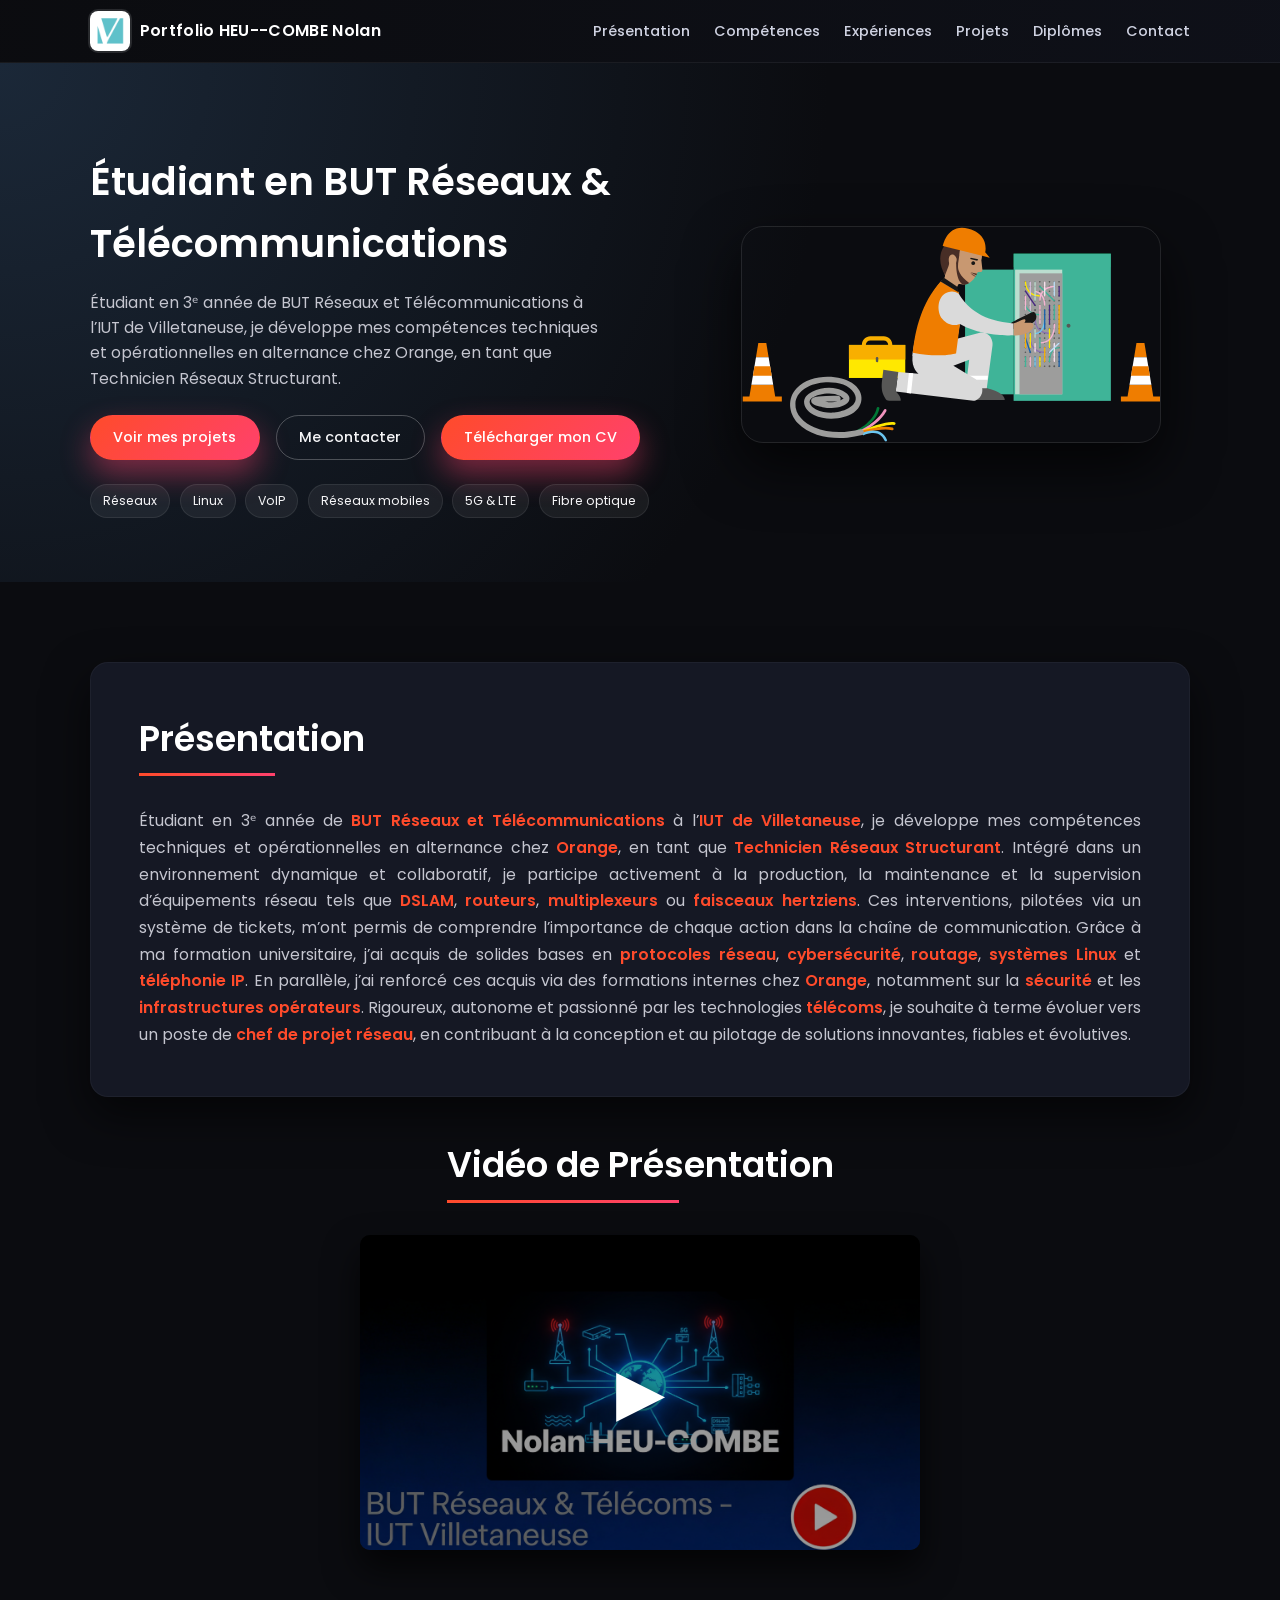
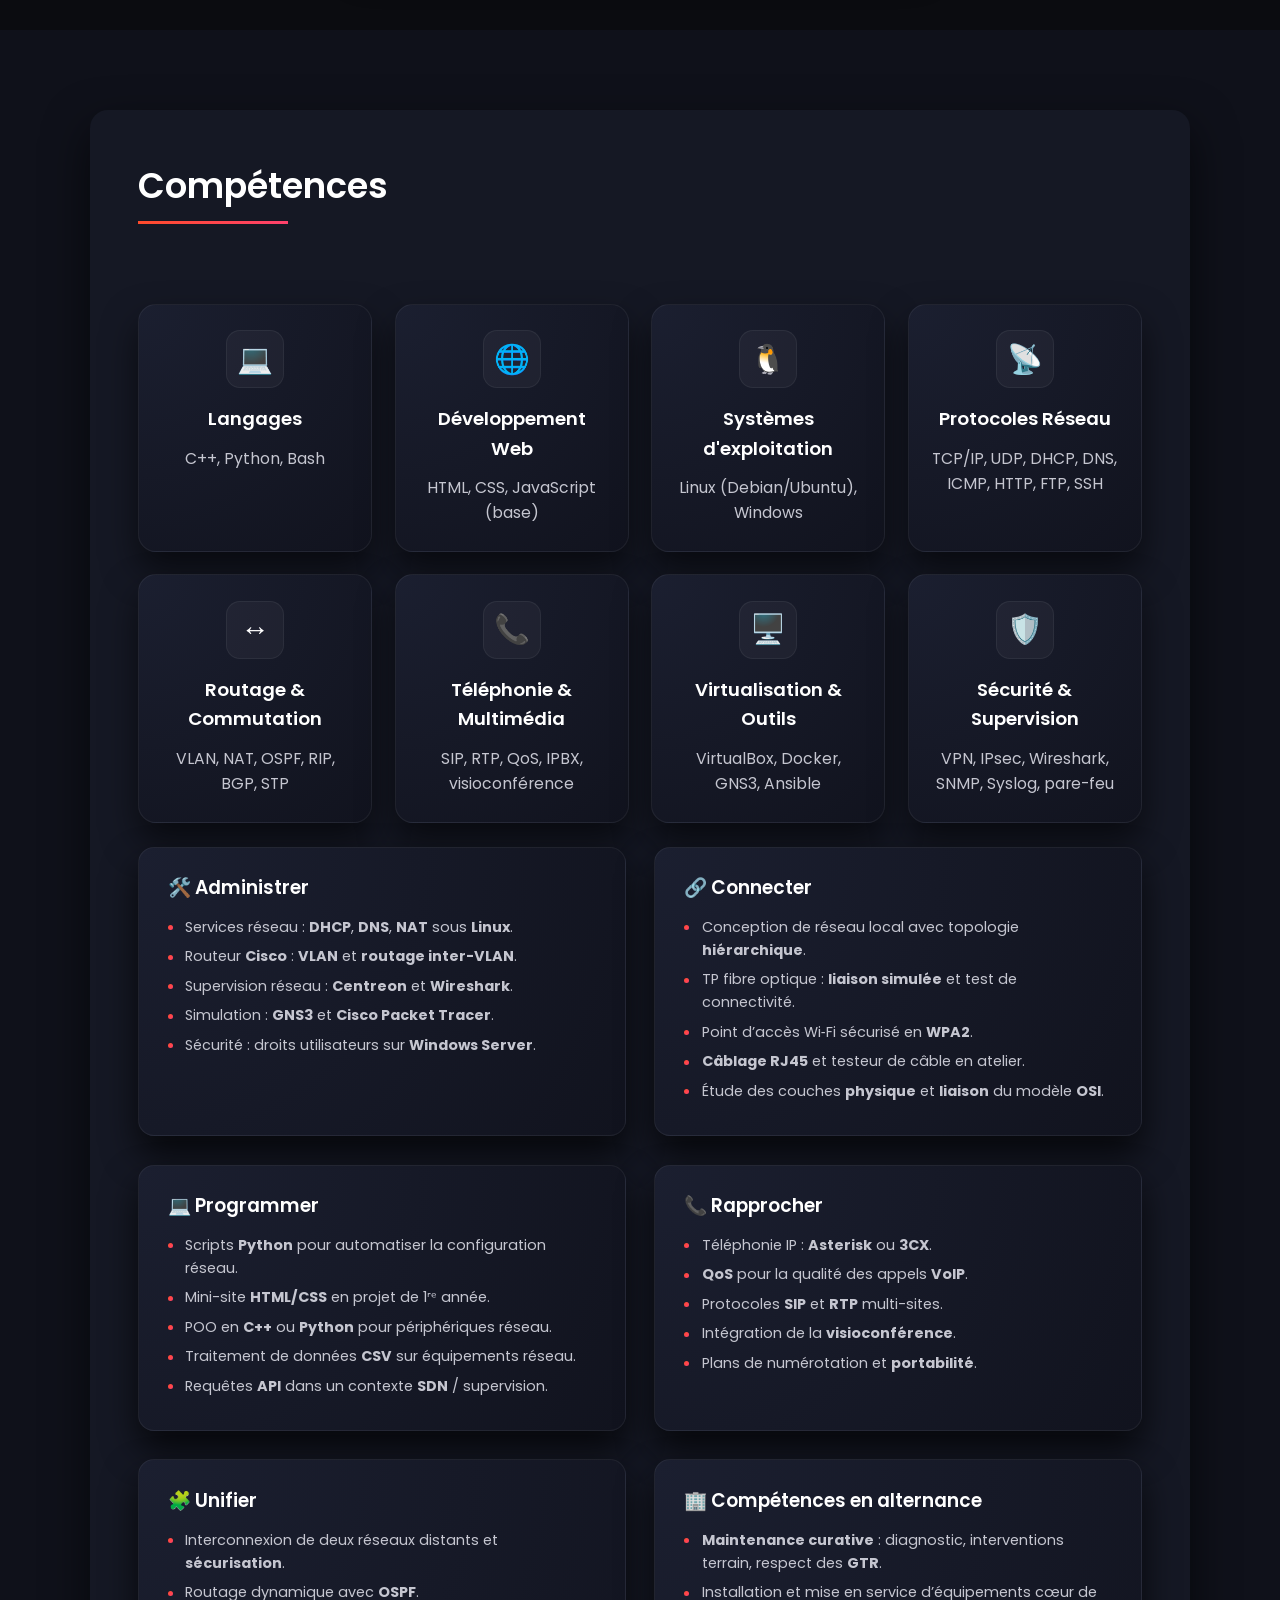
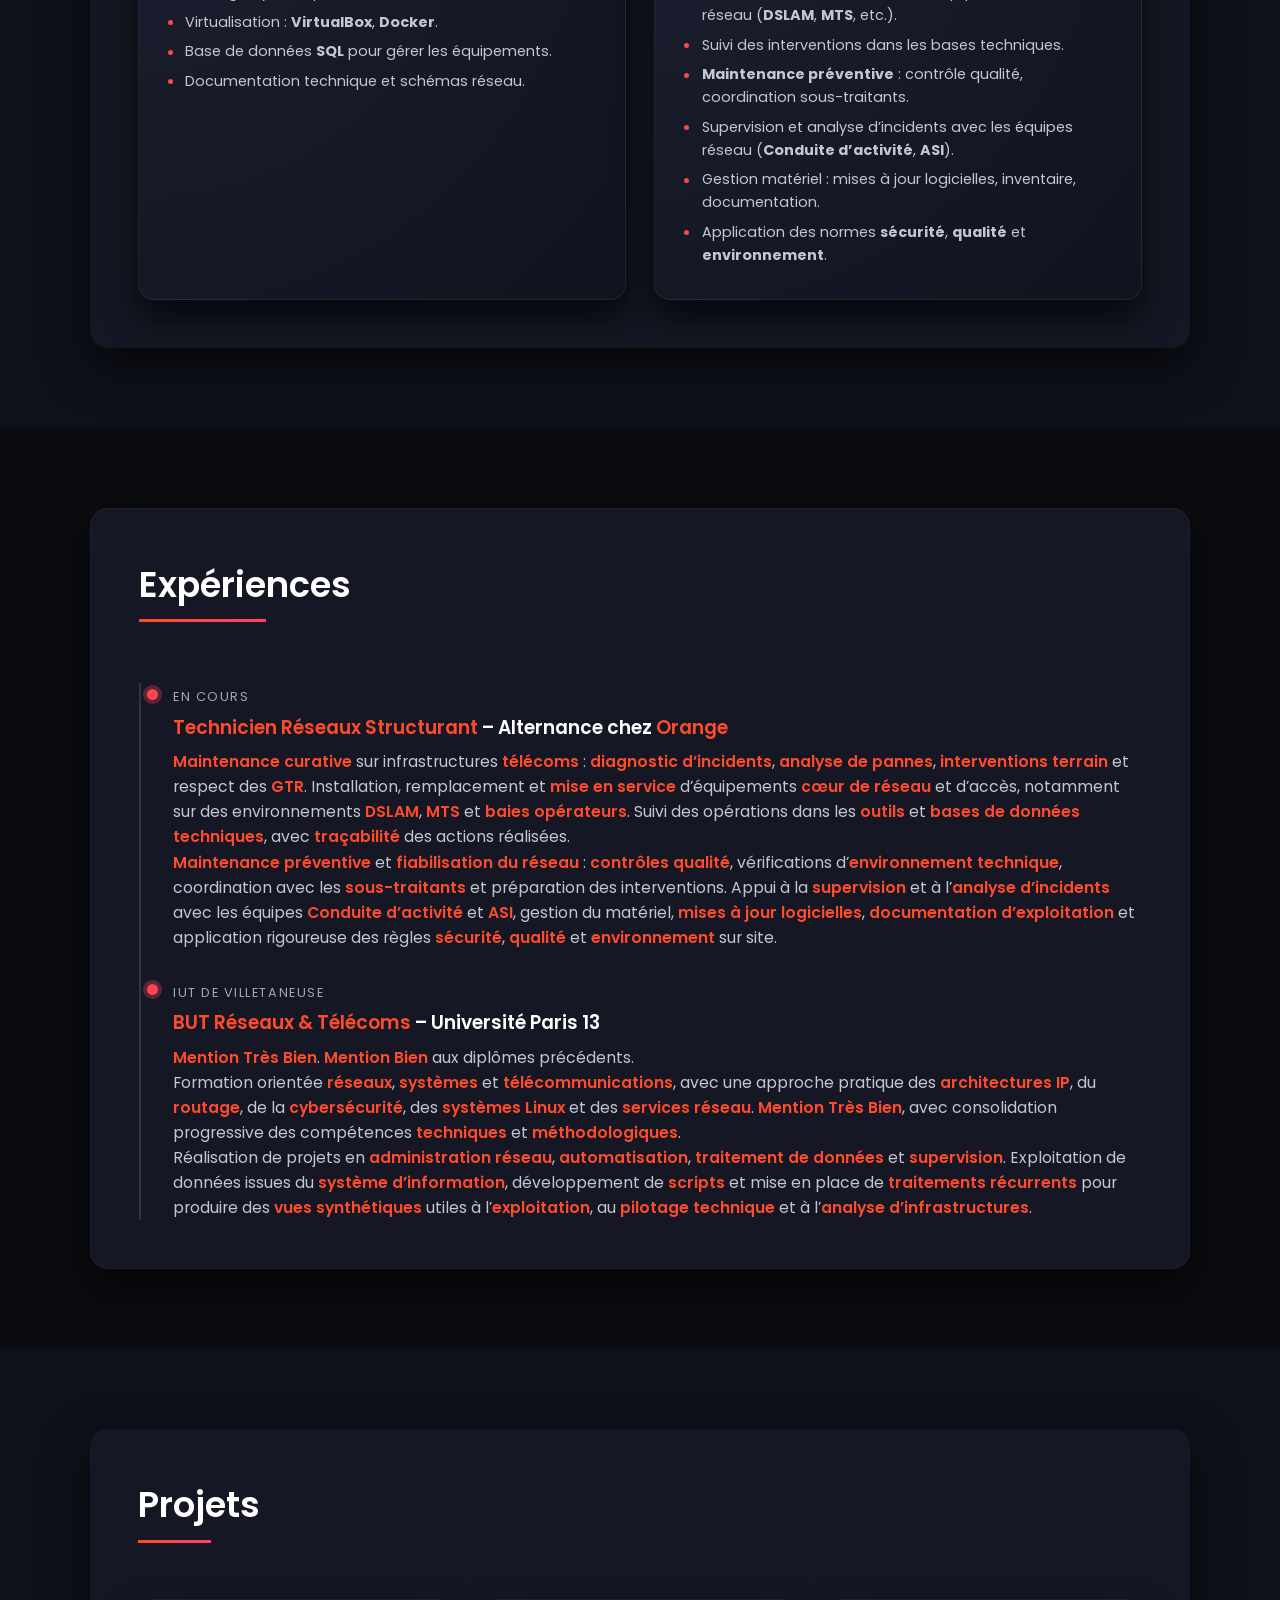
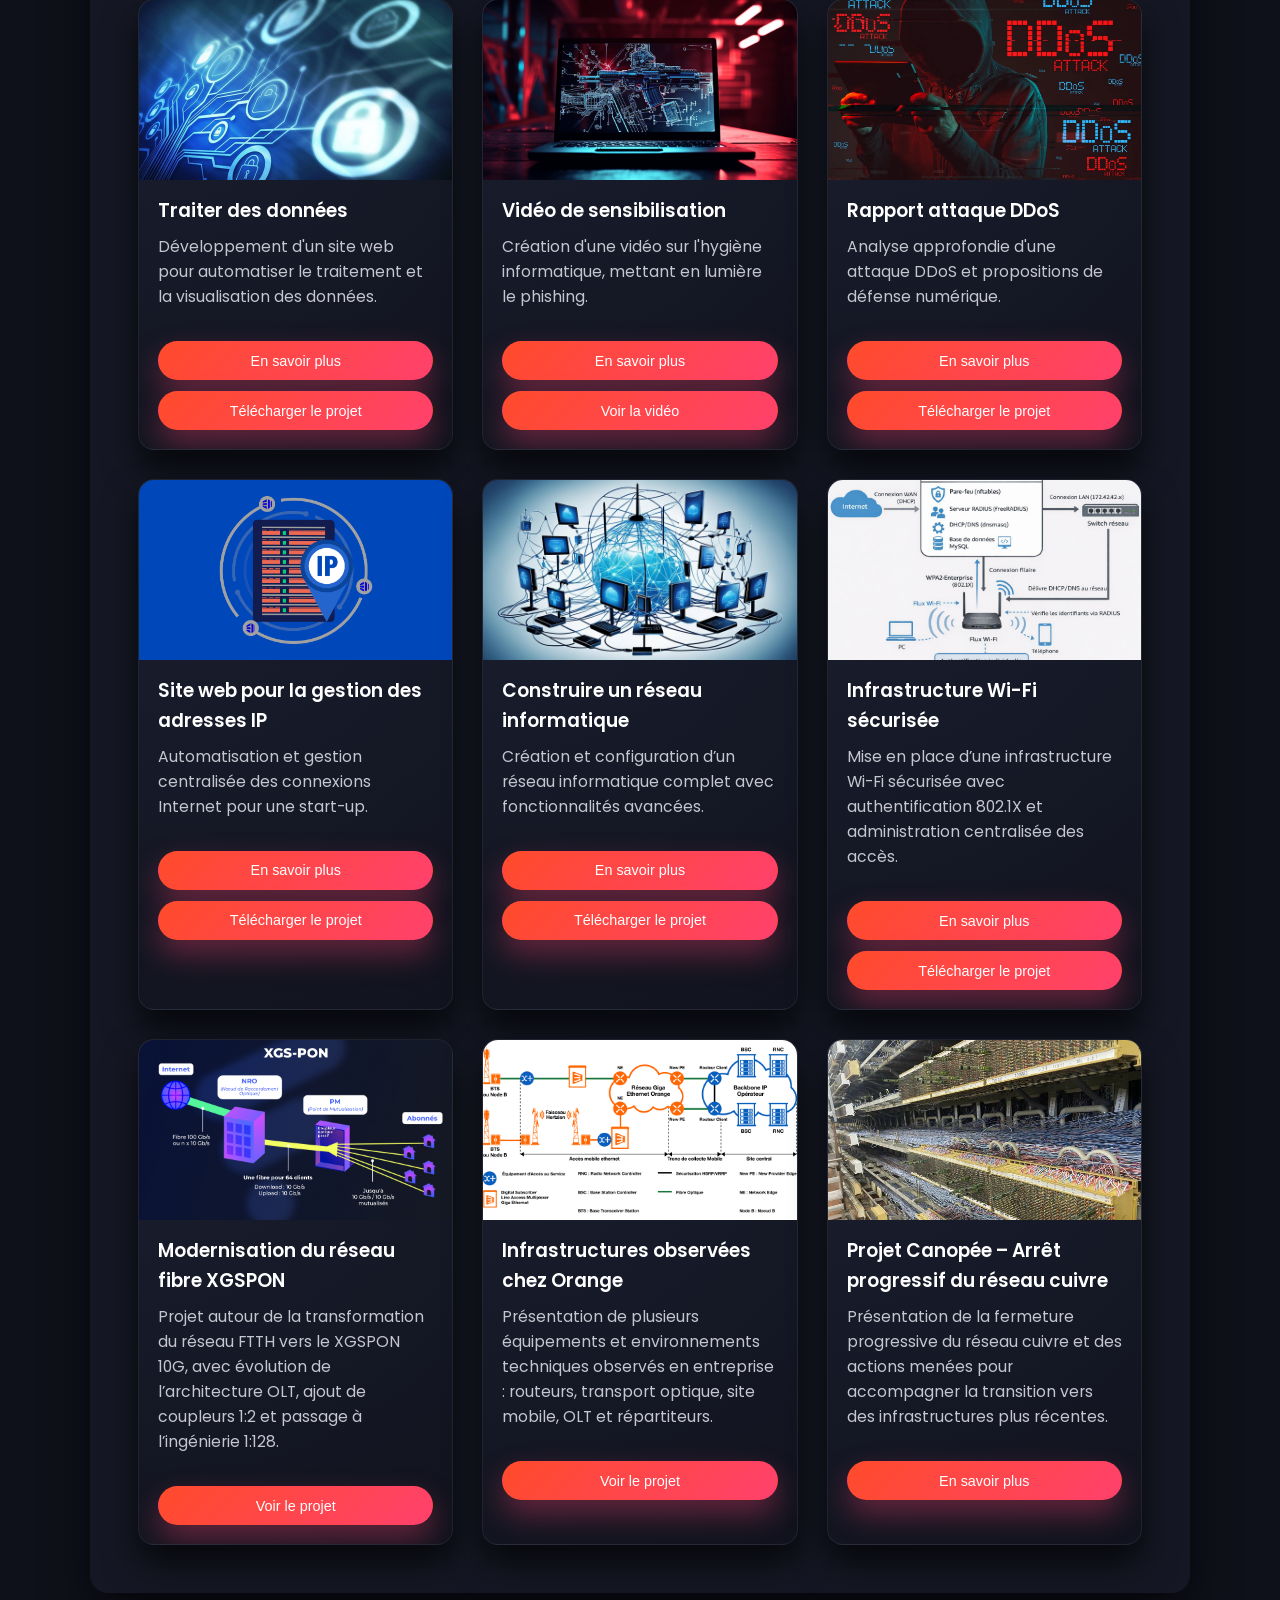
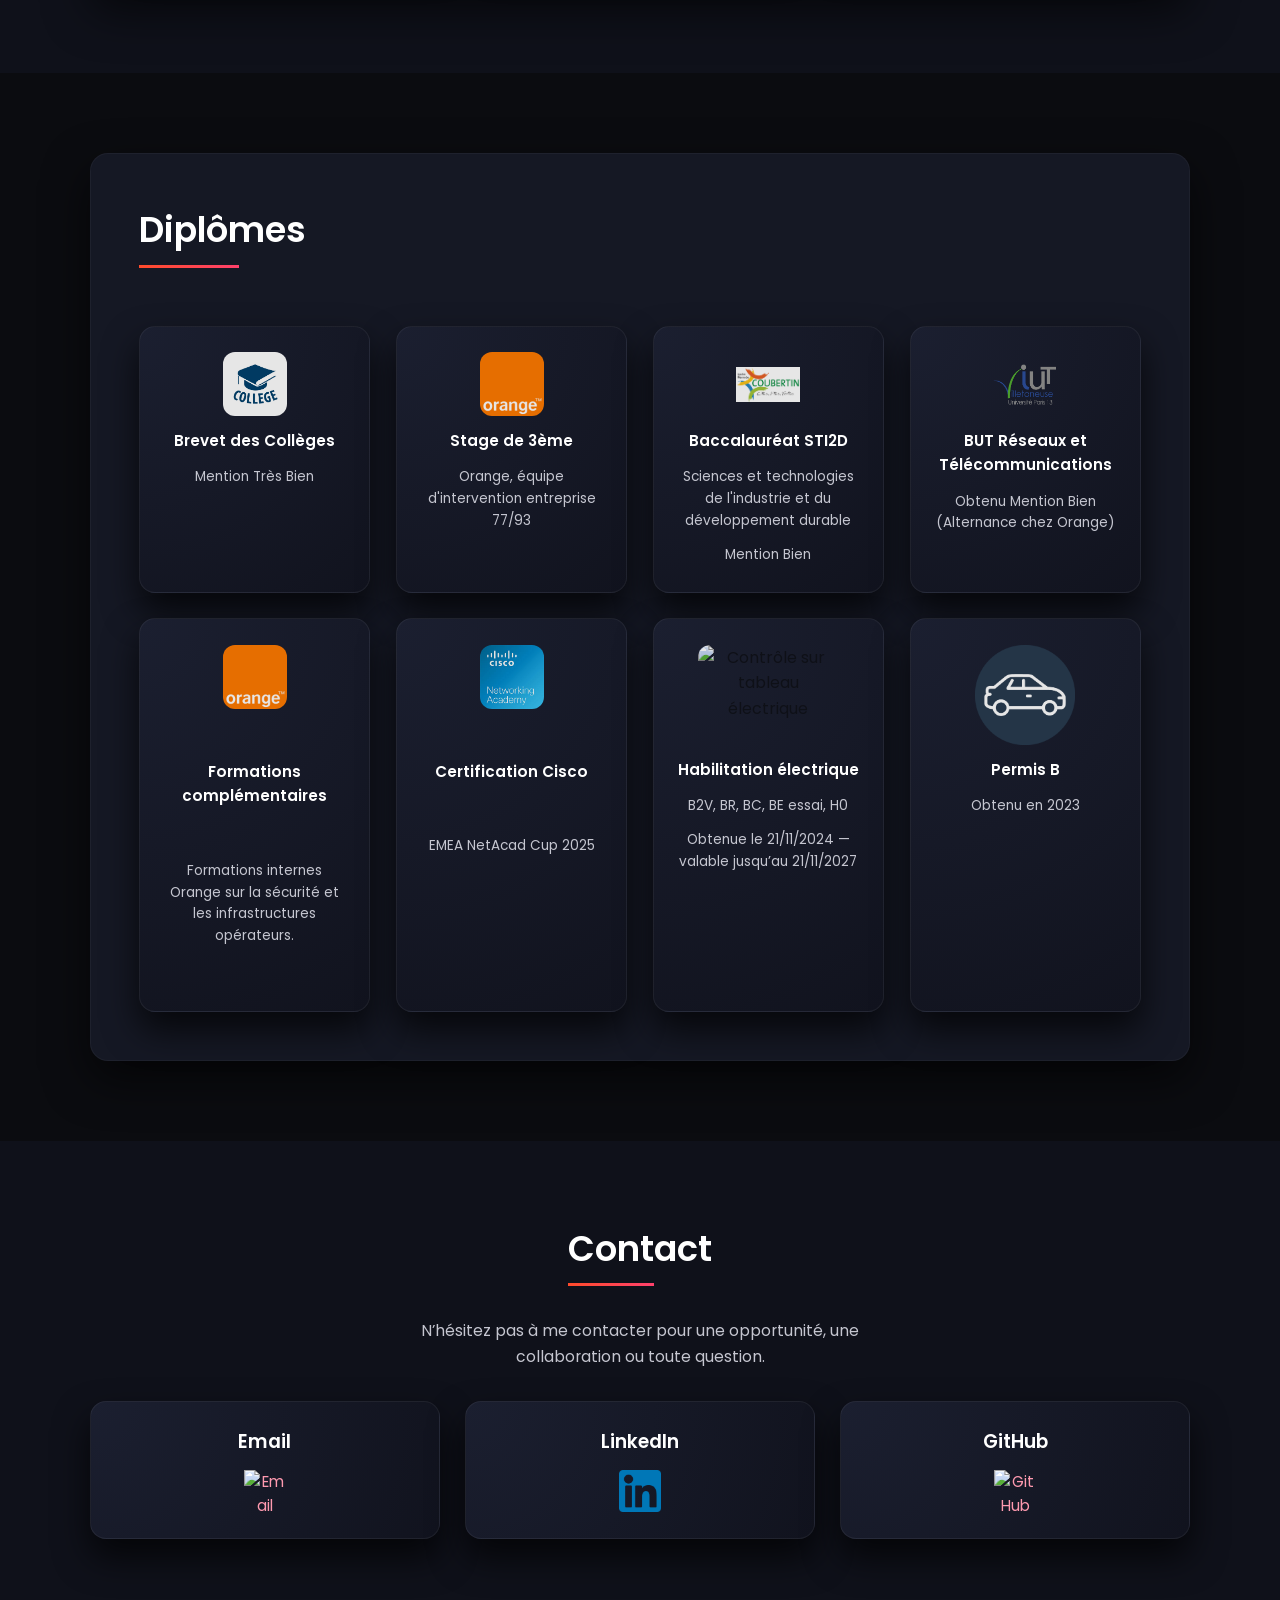
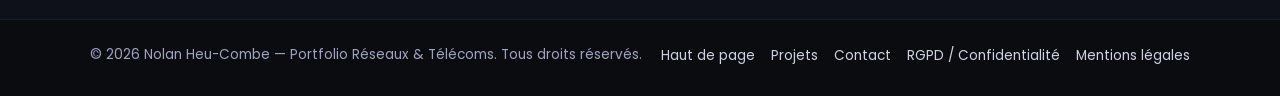
==== commit 454ea67b: "Update index.html" ====
--- a/index.html
+++ b/index.html
@@ -43,7 +43,7 @@
                 <div class="hero-actions">
                     <a href="#projets" class="btn primary">Voir mes projets</a>
                     <a href="#contact" class="btn ghost">Me contacter</a>
-                    <a href="images/CV_Heu_Combe_Nolan.pdf" target="_blank" class="btn ghost">Télécharger mon CV</a>
+                    <a href="images/CV_Heu_Combe_Nolan.pdf" target="_blank" class="btn primary">Télécharger mon CV</a>
                 </div>
                 <ul class="hero-tags">
                     <li>Réseaux</li>
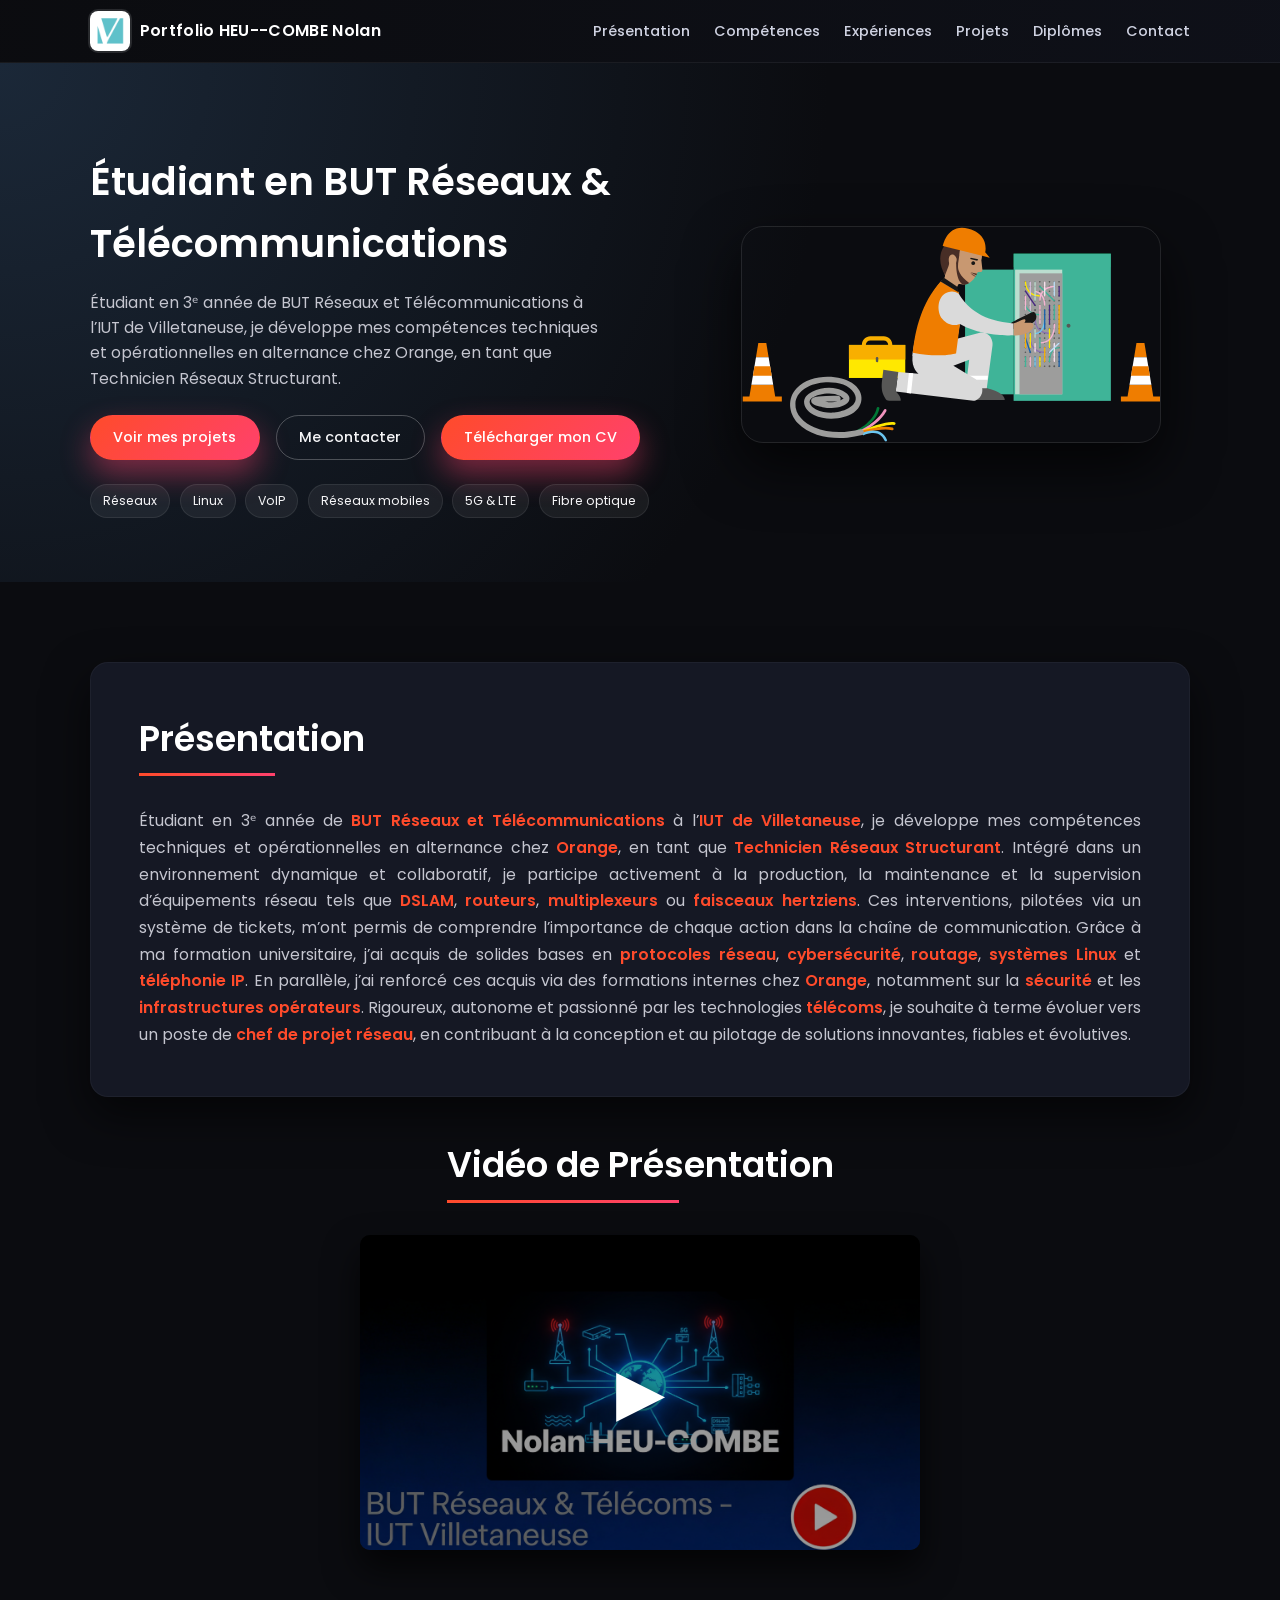
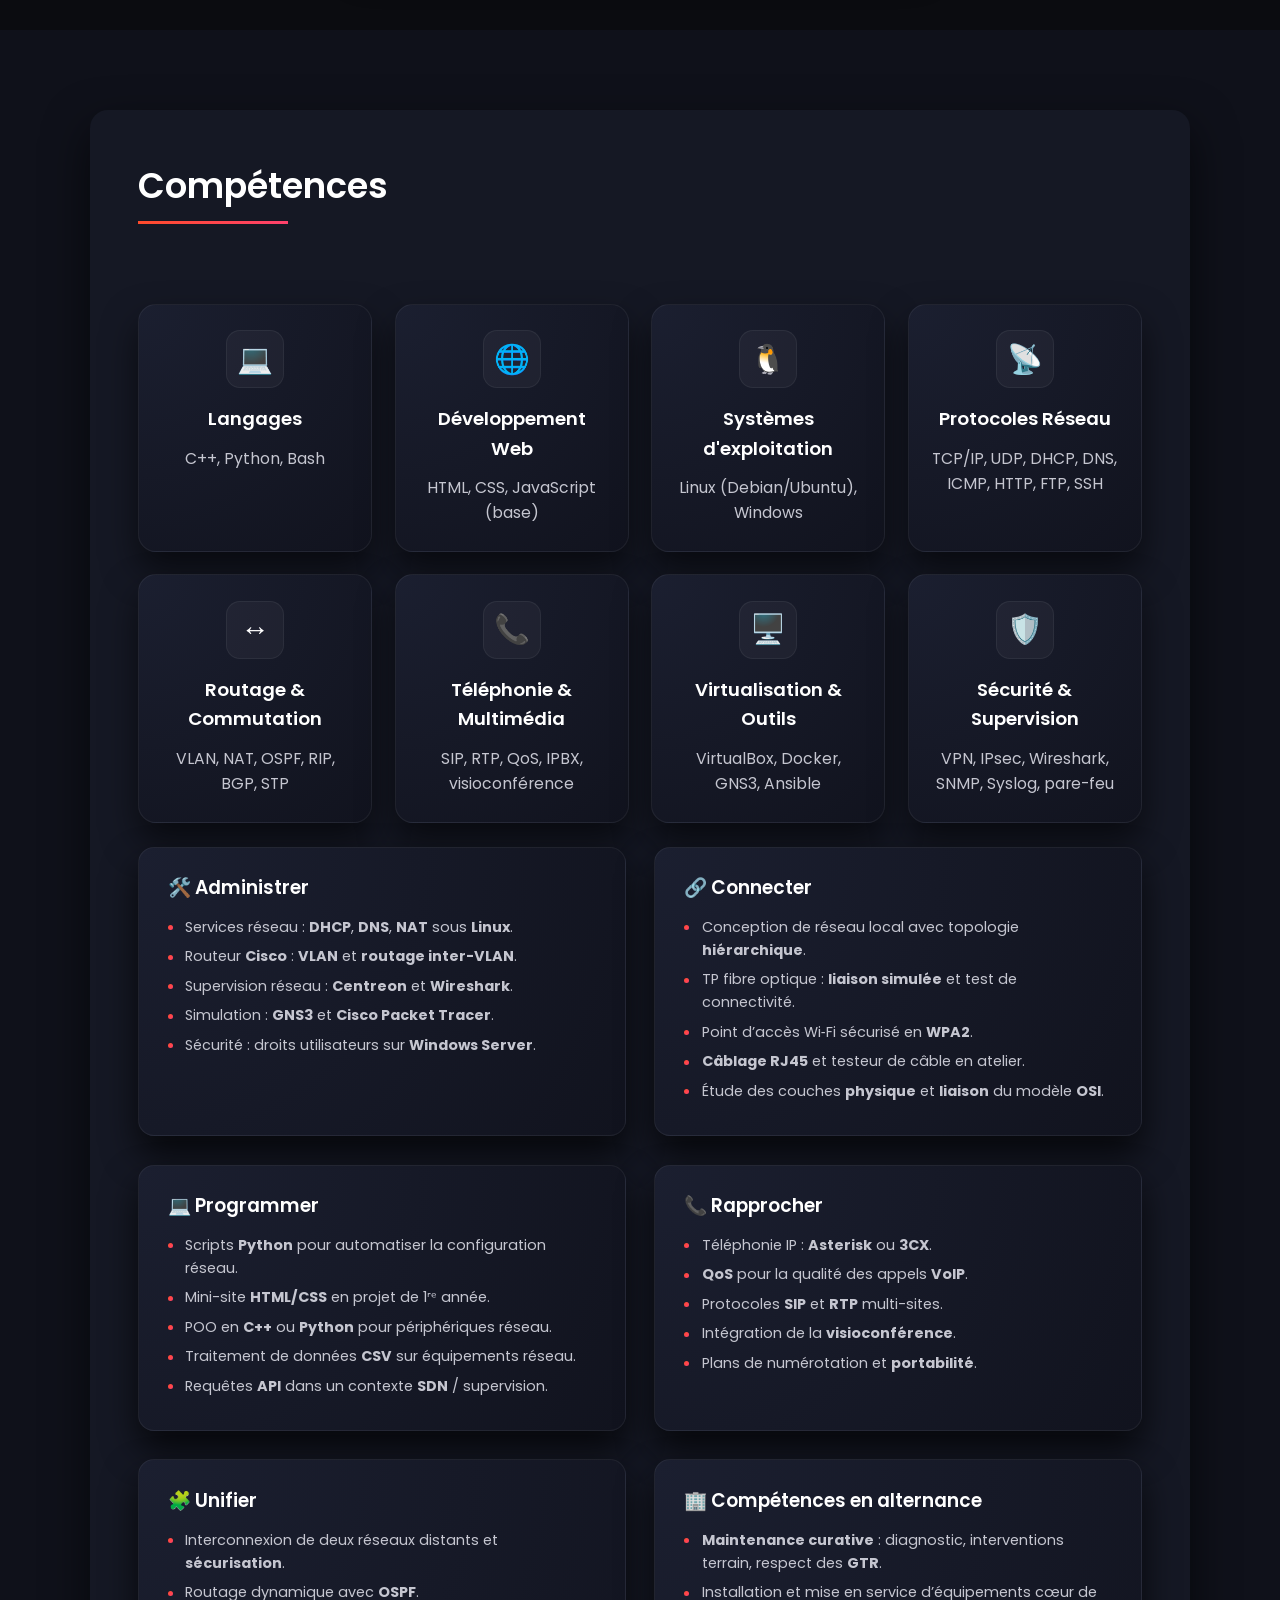
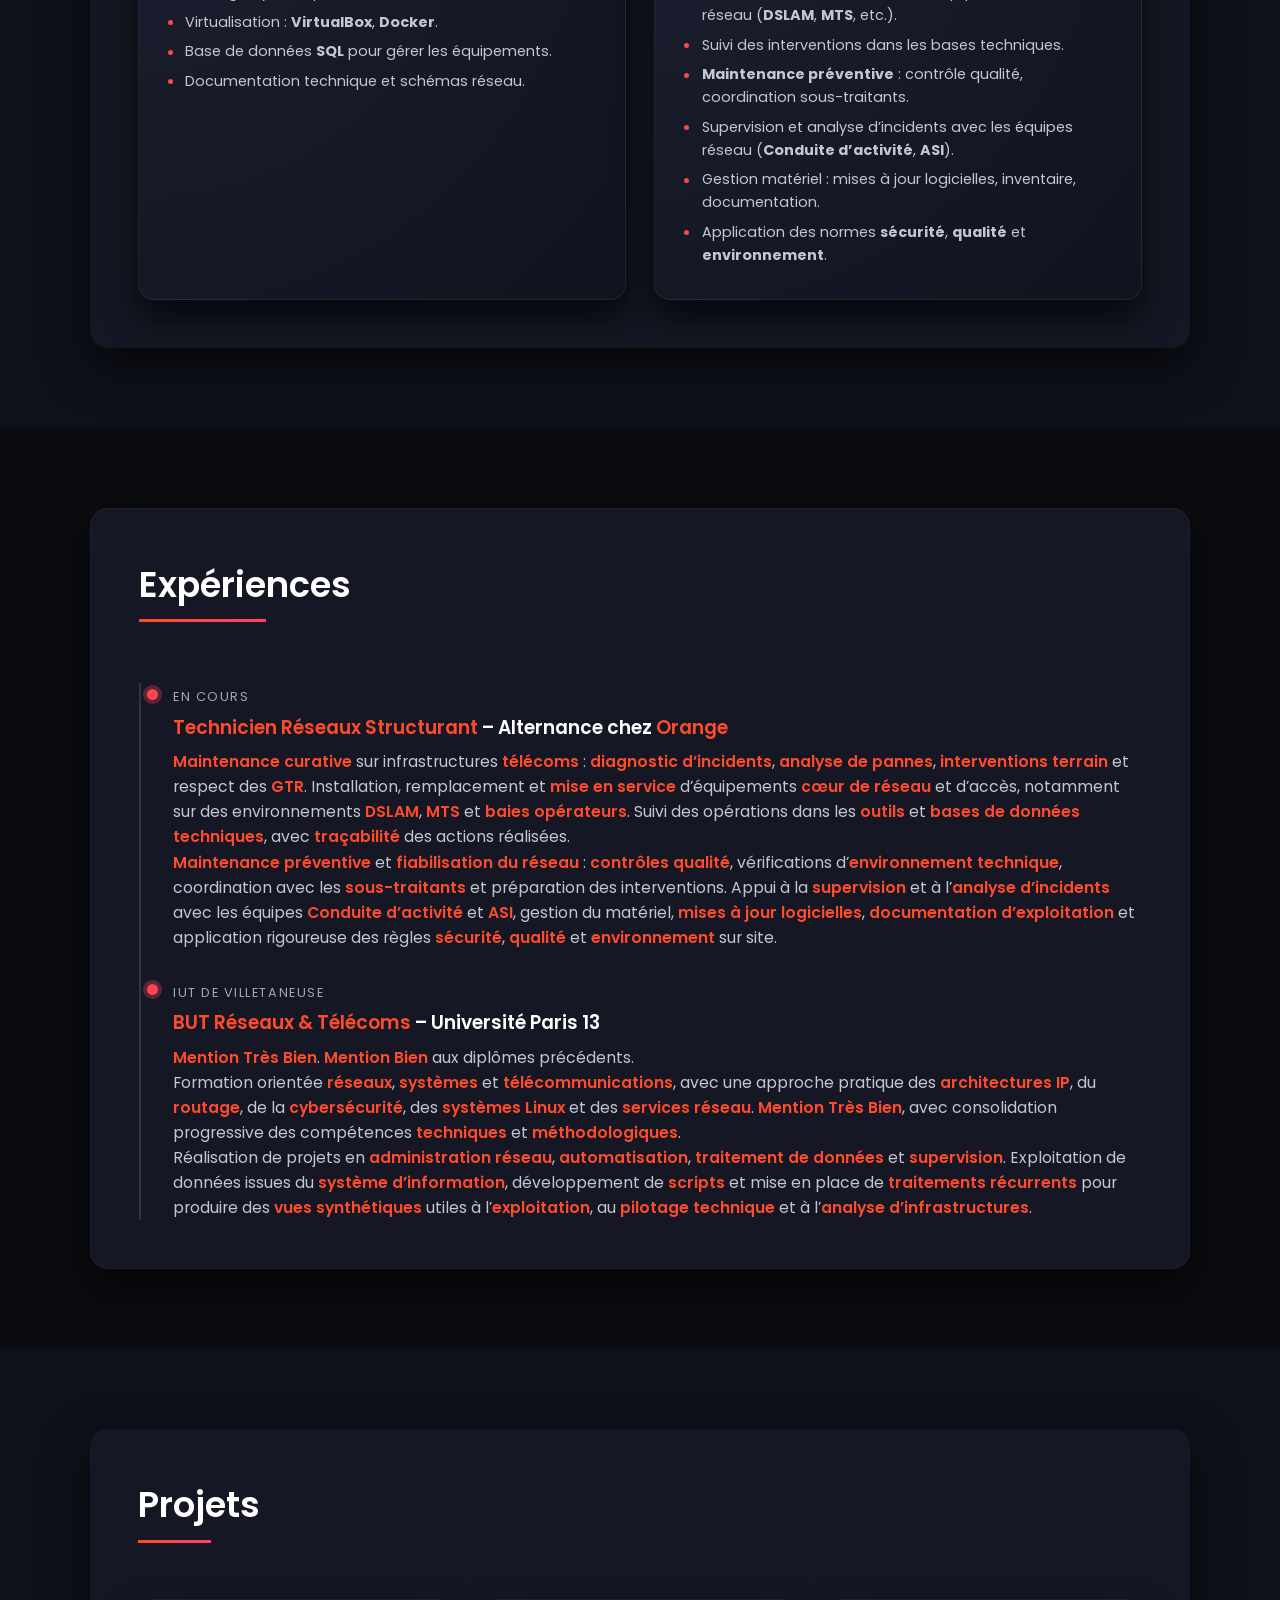
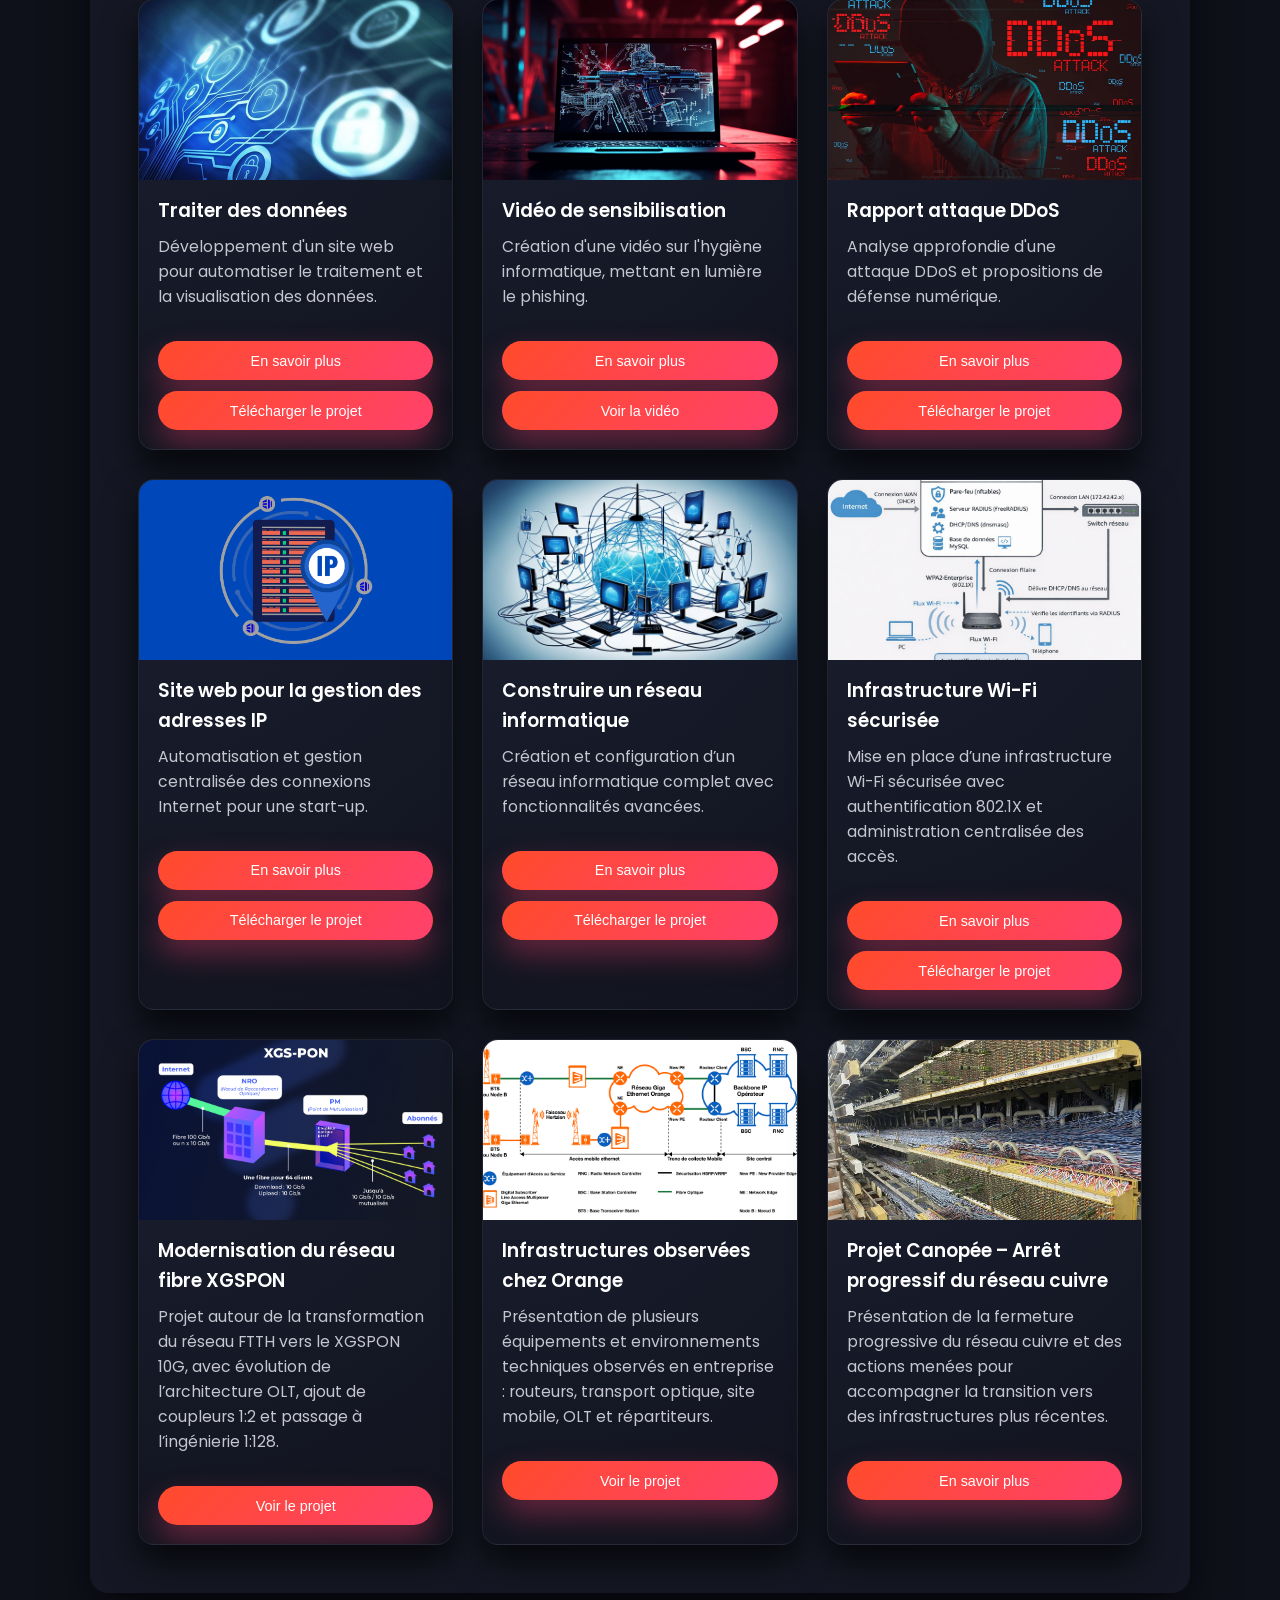
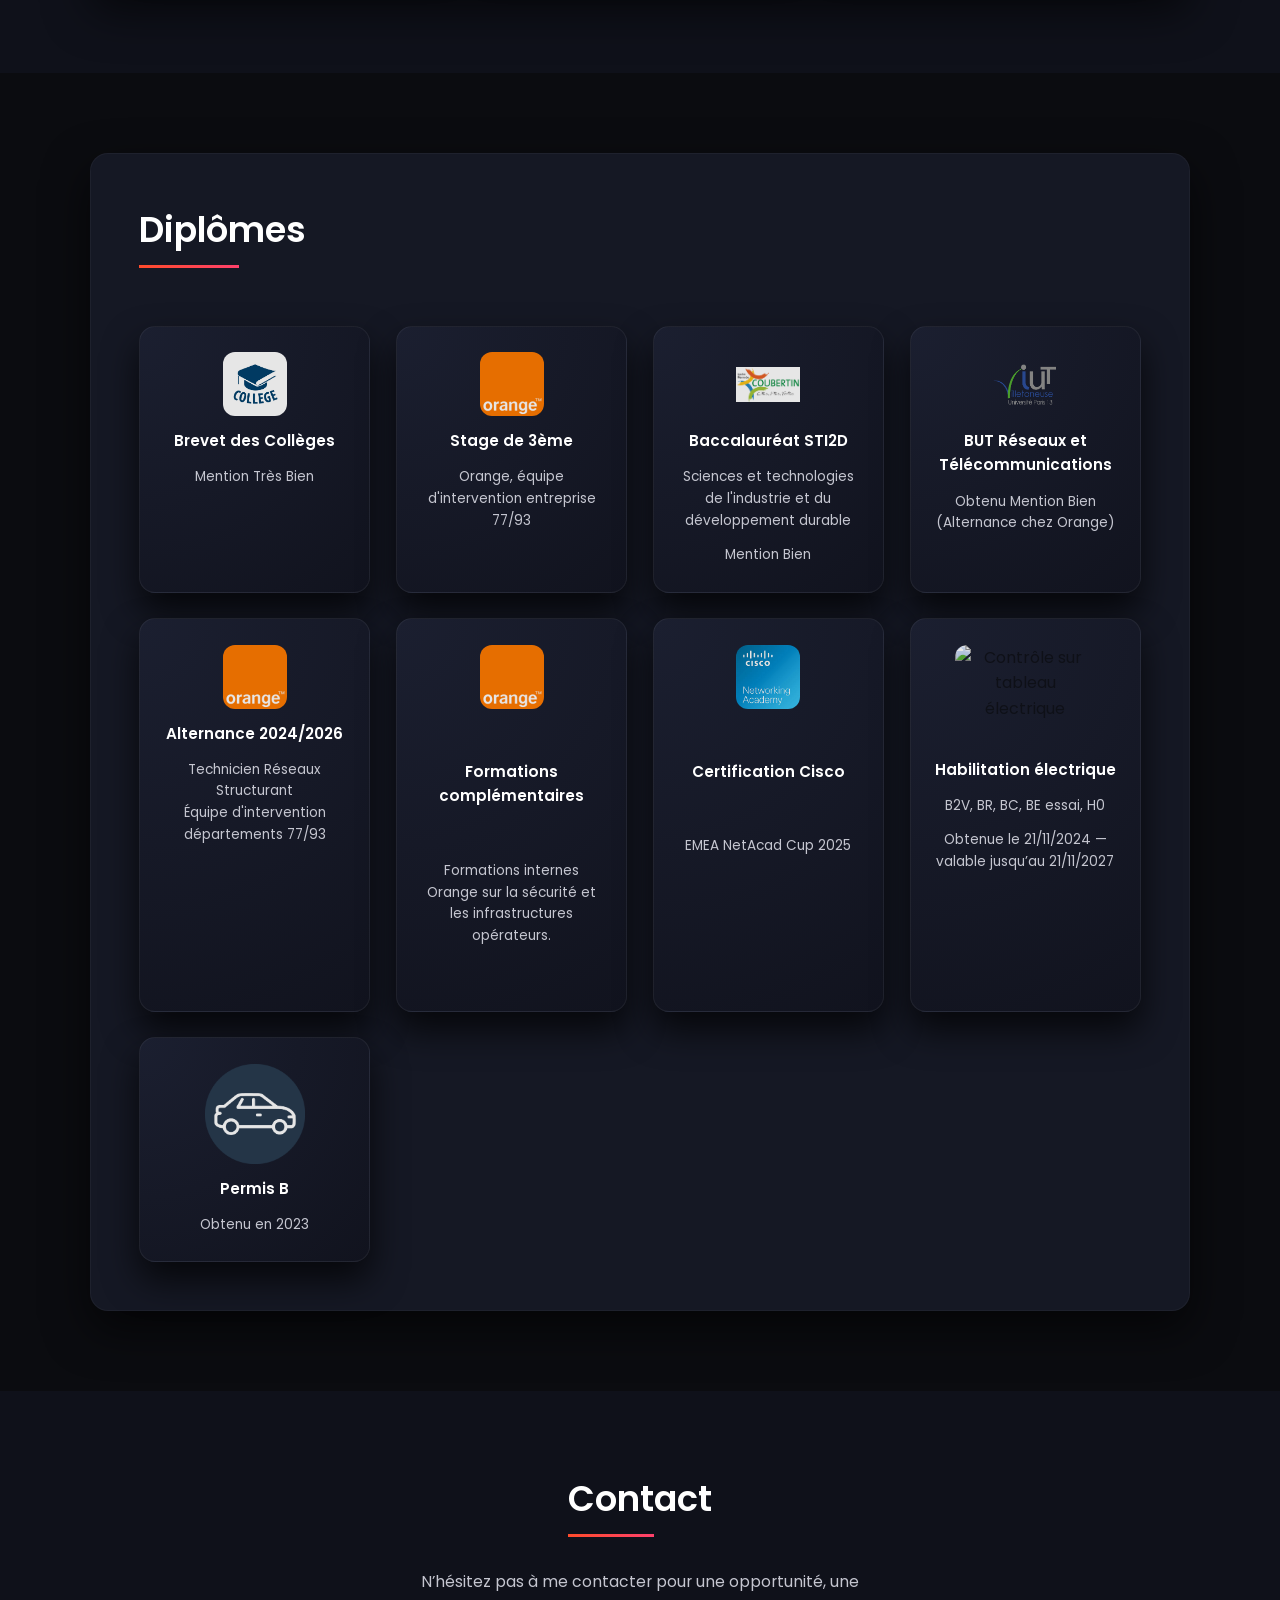
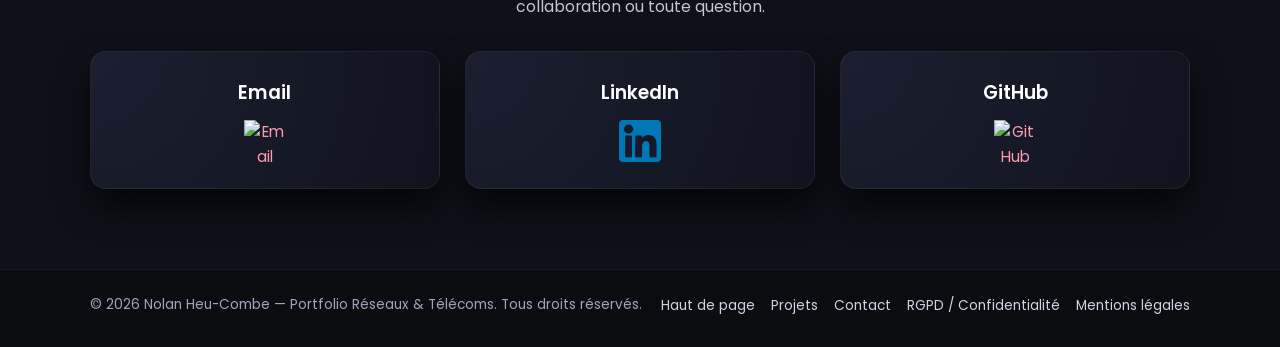
==== commit 8e646505: "Update index.html" ====
--- a/index.html
+++ b/index.html
@@ -398,7 +398,8 @@
             <br> Accessibilité : La page HTML générée est facilement accessible et consultable, offrant une expérience utilisateur fluide pour toute personne souhaitant explorer les données.
             <br> Optimisation des Prises de Décision : Ce projet facilite la prise de décision en fournissant des informations précieuses pour le déploiement et l’optimisation des bornes de recharge.
             Ce projet représente un pas important vers une meilleure gestion et planification des infrastructures de recharge électrique, un enjeu crucial pour la transition énergétique.
-            <br><br>Compétences : HTML · Feuilles de style en cascade (CSS) · CSV · Python (langage de programmation)</p>
+            <br><br>Compétences : HTML · Feuilles de style en cascade (CSS) · CSV · Python (langage de programmation)
+        <br>Note obtenue 15/20</p>
     </div>
 </div>
 
@@ -410,7 +411,10 @@
             <br><br>
             En plus de décrire les risques associés au phishing, la vidéo propose des stratégies pratiques pour identifier les tentatives de fraude avant qu'elles n'atteignent leur cible. Grâce à des exemples concrets et des conseils précieux, elle permet aux spectateurs d’acquérir les compétences nécessaires pour se protéger efficacement contre cette menace omniprésente.
             <br><br>
-            Rejoignez-nous dans cette initiative de prévention et apprenez à défendre vos données personnelles et professionnelles face aux cybercriminels.</p>
+            Rejoignez-nous dans cette initiative de prévention et apprenez à défendre vos données personnelles et professionnelles face aux cybercriminels.
+            <br><br>
+            Compétences : Cybersécurité · Prévention du Phishing · Sensibilisation aux risques numériques · Protection des données · Communication pédagogique
+            <br>Note obtenue 16/20</p>
     </div>
 </div>
 
@@ -438,14 +442,14 @@
             <br>• Propositions concrètes pour améliorer les mesures de prévention, de détection et de réponse aux attaques DDoS.
             <br>• Mise en avant de technologies de filtrage avancées, de stratégies de redondance des services et de formation des équipes de réponse aux incidents.🔍 <br>Objectif : Ce projet porte sur l’analyse d’une récente attaque DDoS (Distributed Denial of Service) visant des institutions gouvernementales françaises. L’objectif est de comprendre les mécanismes de l’attaque, d’évaluer ses répercussions sur la sécurité nationale, et de proposer des stratégies de renforcement de la défense numérique pour prévenir de telles menaces à l'avenir. <br>🛡 Points Clés du Rapport : Analyse de l'Attaque DDoS : • Étude détaillée des techniques et des vecteurs utilisés dans l’attaque. <br>• Identification des cibles principales et du modus operandi des attaquants. Impact sur la Cybersécurité en France : <br>• Évaluation des conséquences immédiates et à long terme sur la sécurité nationale. <br>• Répercussions sur les services publics, la gestion des infrastructures critiques et la confiance du public dans les systèmes numériques. Recommandations pour Renforcer la Défense Numérique : <br>• Propositions concrètes pour améliorer les mesures de prévention, de détection et de réponse aux attaques DDoS. <br>• Mise en avant de technologies de filtrage avancées, de stratégies de redondance des services et de formation des équipes de réponse aux incidents.
         
-            <br><br>Compétences : Rédaction de rapport · Déni de service distribué (DDoS) · Cybersécurité</p>
+            <br><br>Compétences : Rédaction de rapport · Déni de service distribué (DDoS) · Cybersécurité <br>Note obtenue 15/20</p>
     </div>
 </div>
 
 <div id="modal4" class="modal">
     <div class="modal-content">
         <span class="close" onclick="closeModal('modal4')">&times;</span>
-        <h2>Site weeb pour la gestion des adresses IP</h2>
+        <h2>Site web pour la gestion des adresses IP</h2>
         <p>    🔧 Objectif : Développement d’une solution informatique complète pour une start-up spécialisée dans les connexions Internet. Cette solution permet de gérer de manière centralisée les adresses IP et d'automatiser l'attribution des adresses IP aux nouveaux clients, tout en centralisant les informations des clients dans une base de données SQL.
             <br>
             🚀 Fonctionnalités clés :<br>
@@ -460,6 +464,7 @@
             Cette solution innovante permet à la start-up de répondre rapidement aux besoins de ses clients tout en optimisant la gestion de ses ressources techniques.Automatisation et Gestion Centralisée des Connexions Internet pour Start-Up : Attribution d'Adresses IP et Gestion Clients via Base de Données SQL <br>🔧 Objectif : Développement d’une solution informatique complète pour une start-up spécialisée dans les connexions Internet. Cette solution permet de gérer de manière centralisée les adresses IP et d'automatiser l'attribution des adresses IP aux nouveaux clients, tout en centralisant les informations des clients dans une base de données SQL. <br>🚀 Fonctionnalités clés : Gestion des Adresses IP : Gestion des adresses IP du bloc 164.166.1.0/24, avec attribution automatique des adresses IP aux clients. <br>Automatisation des Processus : Attribution automatique des IP, ajout des clients dans la base de données, gestion de la suppression des clients, et visualisation de leurs informations. <br>Base de Données SQL : Utilisation d'une base de données SQL centralisée pour stocker et gérer toutes les informations liées aux clients, permettant une gestion simplifiée et efficace. <br>Interface Utilisateur Intuitive : Développement d’une interface facile à utiliser, permettant aux opérateurs, même non-techniques, de gérer les adresses IP et les informations des clients de manière fluide. <br>🔑 Bénéfices : <br>Gestion Centralisée : Accès à toutes les informations des clients et des adresses IP depuis une plateforme unique. <br>Automatisation : Réduction des erreurs humaines et gain de temps grâce à l’automatisation des tâches répétitives. <br>Simplicité d’utilisation : Interface conviviale, permettant à toute équipe de gérer efficacement les clients et les ressources IP. Cette solution innovante permet à la start-up de répondre rapidement aux besoins de ses clients tout en optimisant la gestion de ses ressources techniques.<br>
         
             Compétences : Système de gestion de base de données (SGBD) · SQL · Gestion d’adresses IP
+            <br>Note obtenue 17/20
           </p>
     </div>
 </div>
@@ -486,6 +491,7 @@
             Sécurisation de l’Accès Internet : Le NAT/PAT permet de contrôler l'accès à Internet tout en préservant la sécurité du réseau interne.Création et Configuration d’un Réseau Informatique Complet avec Fonctionnalités Avancées <br>🔧 Objectif : Conception et mise en œuvre d’un réseau informatique complet intégrant des technologies avancées pour la gestion du routage, l’attribution dynamique d’adresses IP, ainsi que l’accès sécurisé à Internet. Ce projet a impliqué la configuration et l’interconnexion d’équipements réseau Cisco (routeurs, switchs) ainsi que d'ordinateurs, permettant une infrastructure réseau robuste et performante. <br>🛠 Fonctionnalités Implémentées : <br>Routage :<br> Routage Statique :<br> Configuration de routes statiques pour une gestion précise et contrôlée du trafic réseau. <br>Routage Dynamique : Mise en œuvre des protocoles de routage dynamique OSPF et RIPv2, permettant une adaptation automatique du réseau aux changements de topologie. <br>Services Réseau : DHCP : Mise en place du DHCP pour une attribution automatique des adresses IP aux équipements du réseau, simplifiant la gestion des adresses et assurant une configuration rapide des appareils. <br>NAT/PAT : Configuration du NAT/PAT pour permettre aux équipements internes d’accéder à Internet tout en assurant la sécurité et l’anonymat des adresses internes. <br>⚙️ Matériel Utilisé : Routeurs et Switchs Cisco : Déploiement de solutions réseau professionnelles avec des équipements Cisco pour garantir la fiabilité, la performance et la scalabilité du réseau. <br>🚀 Bénéfices : Optimisation du Routage : Grâce au routage statique et dynamique, le réseau s'adapte efficacement aux évolutions de la topologie et assure une communication fluide entre les différents segments. <br>Simplicité de Gestion : L’intégration du DHCP simplifie l’attribution d’adresses IP et améliore la gestion des équipements réseau. <br>Sécurisation de l’Accès Internet : Le NAT/PAT permet de contrôler l'accès à Internet tout en préservant la sécurité du réseau interne.<br>
             <br>
             Compétences : Cisco IOS · NAT · PAT · OSPF · RIPv2 · Linux · DHCP
+            <br>Note obtenue 19/20
           </p>
     </div>
 </div>
@@ -753,7 +759,9 @@
             Ce projet illustre une approche complète de conception d’infrastructure :
             analyse du besoin, choix de la solution technique, déploiement des services,
             sécurisation de l’environnement, mise en place d’une interface d’administration
-            et validation fonctionnelle.
+            et validation fonctionnelle.<br><br>
+            Compétences : Administration Linux · Sécurité Réseau · Authentification 802.1X (RADIUS) · Filtrage réseau (nftables) · Développement Web PHP · Gestion de Bases de Données (MySQL)
+            <br>Note obtenue 18/20
         </p>
     </div>
 </div>
@@ -787,6 +795,11 @@
                 <img src="images/university.png" alt="Université" loading="lazy">
                 <h3>BUT Réseaux et Télécommunications</h3>
                 <p>Obtenu Mention Bien (Alternance chez Orange)</p>
+            </div>
+             <div class="item">
+                <img src="images/internship.png" alt="Stage" loading="lazy">
+                <h3>Alternance 2024/2026</h3>
+                <p>Technicien Réseaux Structurant <br>Équipe d'intervention départements 77/93 </p>
             </div>
             <div class="item">
                 <img src="images/internship.png" alt="Stage" loading="lazy">
@@ -798,6 +811,7 @@
                 <h3>Certification Cisco</h3>
                 <p>EMEA NetAcad Cup 2025</p>
                 </div>
+            
 <div class="item habilitation">
     <img src="https://pplx-res.cloudinary.com/image/upload/pplx_search_images/6ee1a82e02aa5044f8d29938b365cc662336b9ab.jpg" alt="Contrôle sur tableau électrique" width="600" height="400" loading="lazy">
     <h3>Habilitation électrique</h3>
